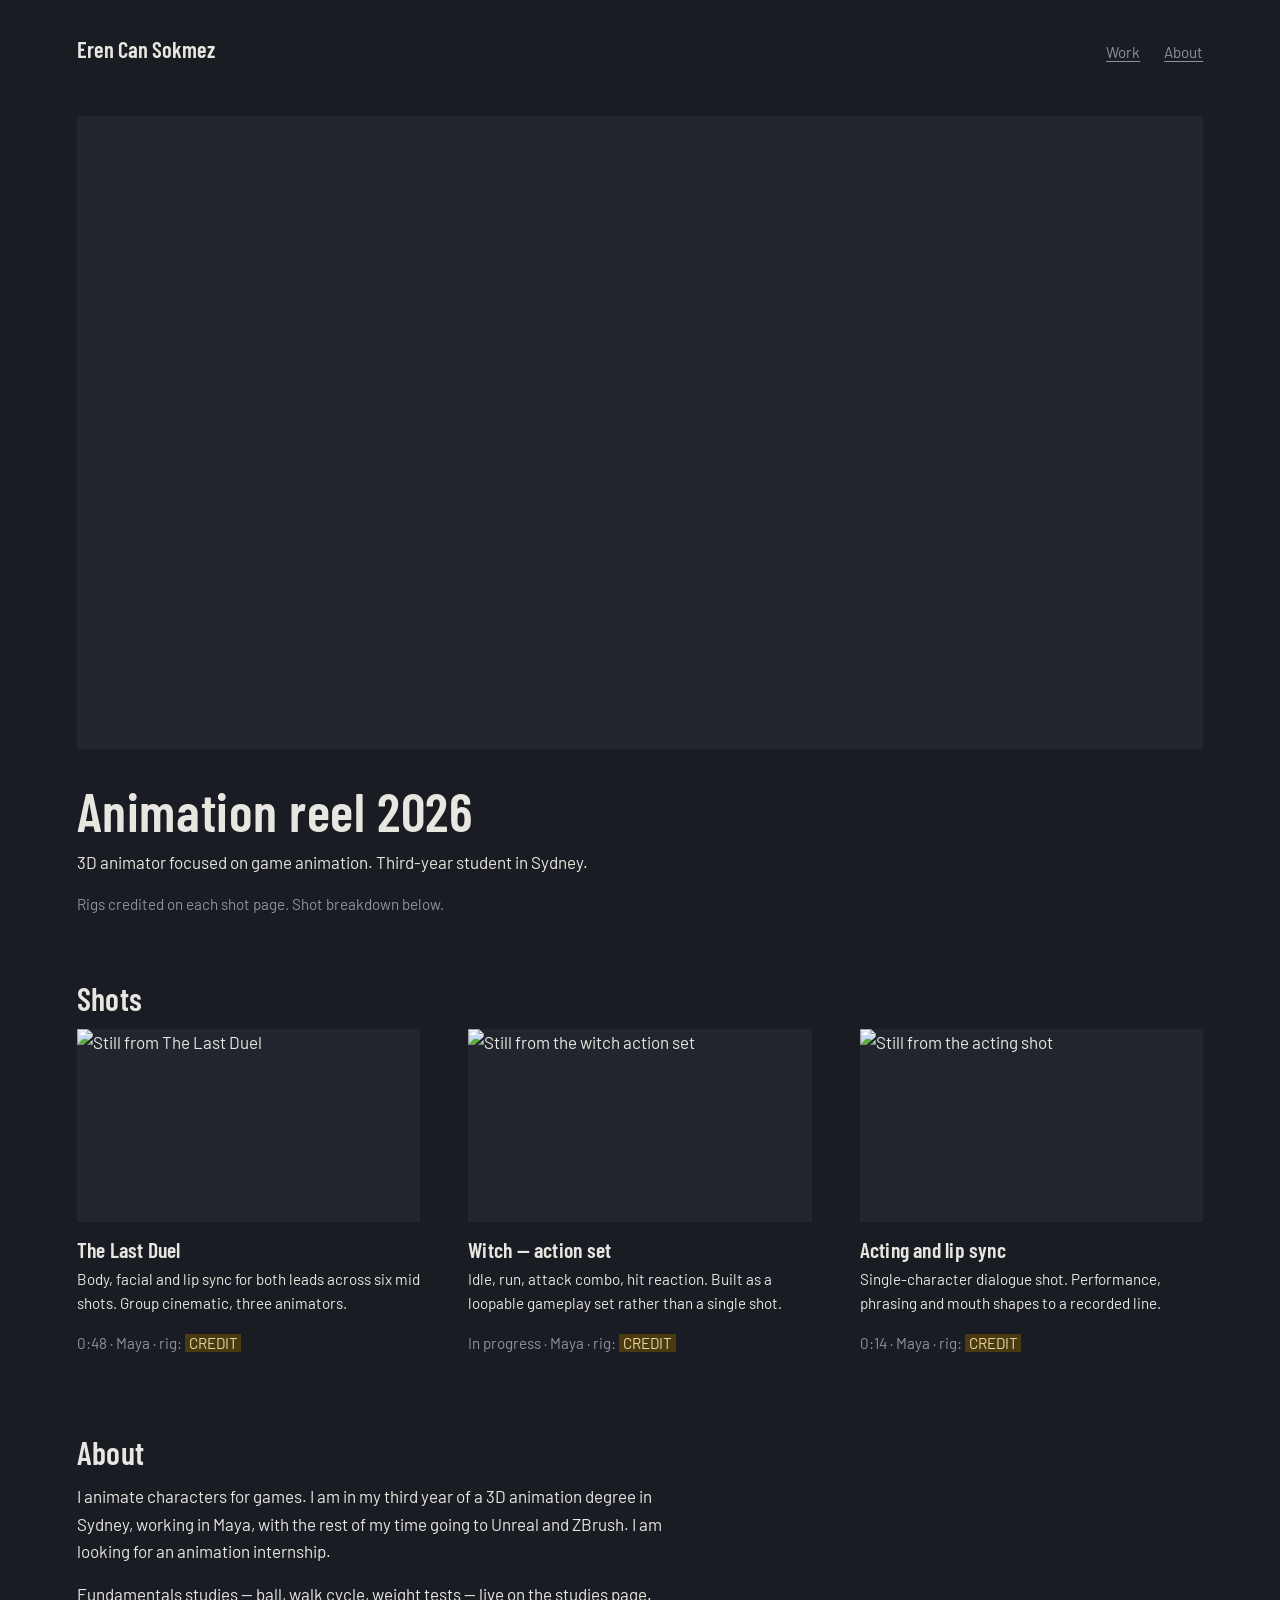
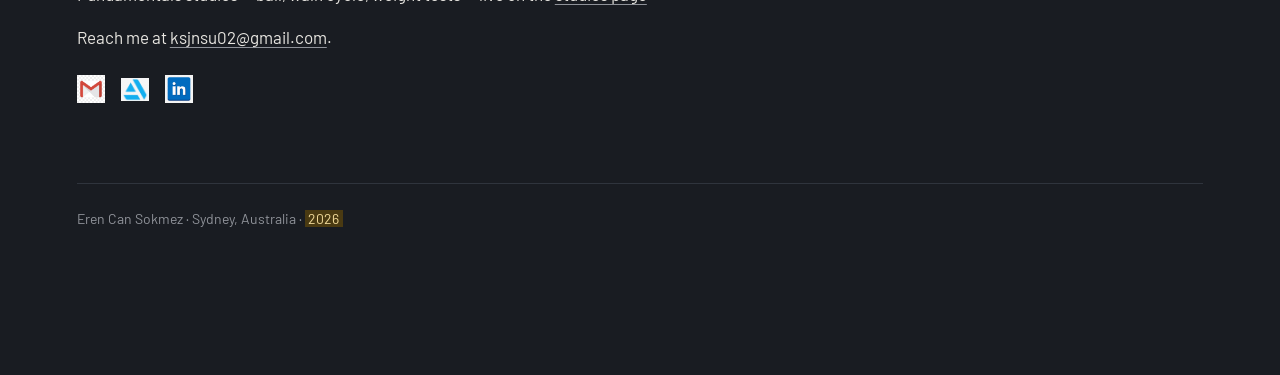
==== index.html @ 3d2527ec "Initial portfolio site" ====
<!DOCTYPE html>
<html lang="en">
<head>
<meta charset="utf-8">
<meta name="viewport" content="width=device-width, initial-scale=1">
<title>Eren Can Sokmez — 3D Animator</title>
<meta name="description" content="Game animation portfolio. Sydney, Australia.">
<link rel="preconnect" href="https://fonts.googleapis.com">
<link rel="preconnect" href="https://fonts.gstatic.com" crossorigin>
<link href="https://fonts.googleapis.com/css2?family=Barlow+Condensed:wght@500;600&family=Barlow:wght@400;500&display=swap" rel="stylesheet">
<link rel="stylesheet" href="styles.css">
</head>
<body>

<header class="masthead">
  <a class="mark" href="index.html">Eren Can Sokmez</a>
  <nav>
    <a href="#work">Work</a>
    <a href="#about">About</a>
  </nav>
</header>

<!-- ============ REEL — the hero. Replace YOUTUBE_ID below. ============ -->
<section class="reel">
  <div class="frame">
    <iframe src="https://www.youtube.com/embed/YOUTUBE_ID?rel=0&modestbranding=1"
            title="Animation reel 2026"
            allow="fullscreen; picture-in-picture"
            allowfullscreen loading="lazy"></iframe>
  </div>
  <div class="reel-meta">
    <h1>Animation reel 2026</h1>
    <p>3D animator focused on game animation. Third-year student in Sydney.</p>
    <p class="credits">Rigs credited on each shot page. Shot breakdown below.</p>
  </div>
</section>

<!-- ============ SHOTS — duplicate a <li> for each new piece ============ -->
<section id="work">
  <h2>Shots</h2>
  <ul class="shots">

    <li class="shot">
      <a href="last-duel.html">
        <img src="images/PLACEHOLDER.jpg" alt="Still from The Last Duel">
        <h3>The Last Duel</h3>
        <p>Body, facial and lip sync for both leads across six mid shots.
           Group cinematic, three animators.</p>
        <p class="spec">0:48 · Maya · rig: <span class="edit">CREDIT</span></p>
      </a>
    </li>

    <li class="shot">
      <a href="witch.html">
        <img src="images/PLACEHOLDER.jpg" alt="Still from the witch action set">
        <h3>Witch — action set</h3>
        <p>Idle, run, attack combo, hit reaction. Built as a loopable
           gameplay set rather than a single shot.</p>
        <p class="spec">In progress · Maya · rig: <span class="edit">CREDIT</span></p>
      </a>
    </li>

    <li class="shot">
      <a href="acting-lipsync.html">
        <img src="images/PLACEHOLDER.jpg" alt="Still from the acting shot">
        <h3>Acting and lip sync</h3>
        <p>Single-character dialogue shot. Performance, phrasing and
           mouth shapes to a recorded line.</p>
        <p class="spec">0:14 · Maya · rig: <span class="edit">CREDIT</span></p>
      </a>
    </li>

  </ul>
</section>

<section id="about">
  <h2>About</h2>
  <p>I animate characters for games. I am in my third year of a 3D animation
     degree in Sydney, working in Maya, with the rest of my time going to
     Unreal and ZBrush. I am looking for an animation internship.</p>
  <p>Fundamentals studies — ball, walk cycle, weight tests — live on the
     <a href="fundamentals.html">studies page</a>.</p>
  <p>Reach me at <span class="email" title="Written in reverse — read it backwards, or turn on JavaScript for a clickable link.">moc.liamg@20usnjsk</span>.</p>
  <p class="contact">
    <a href="mailto:ksjnsu02@gmail.com" class="icon-link">
      <img src="images/gmail.jpg" alt="Email" class="icon">
    </a>
    <a href="https://www.artstation.com/kosajin5" target="_blank" rel="noopener noreferrer" class="icon-link">
      <img src="images/artstation.png" alt="ArtStation" class="icon">
    </a>
    <a href="https://www.linkedin.com/in/eren-can-sokmez-076795239/" target="_blank" rel="noopener noreferrer" class="icon-link">
      <img src="images/linkedin.jpg" alt="LinkedIn" class="icon">
    </a>
  </p>
</section>

<footer>
  <p>Eren Can Sokmez · Sydney, Australia · <span class="edit">2026</span></p>
</footer>

<script src="script.js"></script>
</body>
</html>
---- styles.css ----
/* ===================================================================
   Eren — animation portfolio
   Everything visual is controlled from this one file.
   Change a value here and it changes across every page.
   =================================================================== */

:root {
  --page:      #191c22;   /* page background — dark so grey playblasts read */
  --panel:     #21252d;   /* video wells */
  --ink:       #e8e6e1;   /* main text */
  --ink-quiet: #8f9299;   /* secondary text */
  --rule:      #2f343d;   /* hairlines */
  --measure:   62ch;      /* comfortable line length */
}

* { box-sizing: border-box; }

body {
  margin: 0;
  padding: 0 6vw 8rem;
  background: var(--page);
  color: var(--ink);
  font-family: "Barlow", system-ui, sans-serif;
  font-size: 1.0625rem;
  line-height: 1.6;
  -webkit-font-smoothing: antialiased;
}

h1, h2, h3 {
  font-family: "Barlow Condensed", system-ui, sans-serif;
  font-weight: 600;
  letter-spacing: 0.01em;
  line-height: 1.1;
  margin: 0 0 0.4em;
}

h1 { font-size: clamp(2.2rem, 6vw, 3.4rem); }
h2 { font-size: clamp(1.5rem, 3.5vw, 2rem); margin-top: 4rem; }
h3 { font-size: 1.35rem; }

p { max-width: var(--measure); margin: 0 0 1rem; }

a { color: var(--ink); text-decoration-color: var(--ink-quiet);
    text-underline-offset: 3px; }
a:hover { text-decoration-color: var(--ink); }

:focus-visible { outline: 2px solid var(--ink); outline-offset: 3px; }

/* --- masthead ---------------------------------------------------- */

.masthead {
  display: flex;
  justify-content: space-between;
  align-items: baseline;
  gap: 1.5rem;
  padding: 2rem 0 3rem;
  flex-wrap: wrap;
}
.mark {
  font-family: "Barlow Condensed", sans-serif;
  font-size: 1.4rem;
  font-weight: 600;
  text-decoration: none;
}
.masthead nav { display: flex; gap: 1.5rem; }
.masthead nav a, .masthead nav .email { font-size: 0.95rem; color: var(--ink-quiet); }
.masthead nav a:hover { color: var(--ink); }

/* --- video wells ------------------------------------------------- */
/* .frame keeps any video at 16:9 and stops it overflowing on phones */

.frame {
  position: relative;
  aspect-ratio: 16 / 9;
  background: var(--panel);
  overflow: hidden;
}
.frame iframe,
.frame video {
  position: absolute;
  inset: 0;
  width: 100%;
  height: 100%;
  border: 0;
  display: block;
}

/* --- reel hero --------------------------------------------------- */

.reel-meta { padding-top: 2rem; }
.reel-meta h1 { margin-bottom: 0.5rem; }
.credits { color: var(--ink-quiet); font-size: 0.95rem; }

/* --- shot list --------------------------------------------------- */

.shots {
  list-style: none;
  margin: 0;
  padding: 0;
  display: grid;
  gap: 3rem;
  grid-template-columns: repeat(auto-fill, minmax(300px, 1fr));
}
.shot a { display: block; text-decoration: none; }
.shot img {
  width: 100%;
  aspect-ratio: 16 / 9;
  object-fit: cover;
  background: var(--panel);
  display: block;
  margin-bottom: 1rem;
}
.shot h3 { margin-bottom: 0.3rem; }
.shot p { font-size: 0.95rem; }
.spec { color: var(--ink-quiet); font-size: 0.875rem; }

/* --- shot page --------------------------------------------------- */

.shot-page h1 { margin-top: 2rem; }

.facts {
  display: grid;
  grid-template-columns: max-content 1fr;
  gap: 0.4rem 1.5rem;
  margin: 0 0 2rem;
  padding: 1.25rem 0;
  border-top: 1px solid var(--rule);
  border-bottom: 1px solid var(--rule);
  font-size: 0.95rem;
}
.facts dt { color: var(--ink-quiet); }
.facts dd { margin: 0; }

.pair {
  display: grid;
  gap: 1rem;
  grid-template-columns: repeat(auto-fit, minmax(280px, 1fr));
  margin-bottom: 2rem;
}

.back { margin-top: 3rem; }

/* --- shot header: range/timecode + team credit, above the video ---- */
/* Visible before anyone presses play, so there's no ambiguity about
   what's yours before they even watch the clip. */

.shot-header { margin: 2rem 0 1.5rem; }

.shot-stats {
  display: flex;
  flex-wrap: wrap;
  gap: 0.35rem 1rem;
  font-family: "Barlow Condensed", sans-serif;
  font-weight: 600;
  font-size: 1.15rem;
  margin: 0.4rem 0 1rem;
}
.shot-stats span:not(:first-child)::before {
  content: "·";
  color: var(--ink-quiet);
  margin-right: 1rem;
}

.shot-credit {
  color: var(--ink-quiet);
  font-size: 0.95rem;
  max-width: var(--measure);
  margin: 0 0 0.5rem;
  padding-left: 0.9rem;
  border-left: 2px solid var(--rule);
}

/* --- shot breakdown list -------------------------------------------- */

.claim-plain {
  font-size: 1.05rem;
  font-weight: 600;
  color: var(--ink);
  margin: 0 0 1.5rem;
}

.breakdown {
  list-style: none;
  margin: 0 0 2rem;
  padding: 0;
  display: flex;
  flex-direction: column;
  font-size: 0.95rem;
}
.breakdown li {
  padding: 0.6rem 0;
  border-bottom: 1px solid var(--rule);
}
.breakdown strong { color: var(--ink); }

/* --- fundamentals studies ----------------------------------------- */
/* Deliberately smaller and quieter than the .shots grid above — this
   page is "foundation work", not headline portfolio pieces. */

.fundamentals p { color: var(--ink-quiet); }

.studies {
  list-style: none;
  margin: 3rem 0 0;
  padding: 0;
  max-width: 640px;
  display: flex;
  flex-direction: column;
  gap: 2rem;
}
.study {
  display: flex;
  flex-wrap: wrap;
  gap: 1.25rem;
  align-items: flex-start;
}
.study-frame {
  width: 180px;
  flex: 0 0 180px;
}
.study-text {
  flex: 1 1 200px;
  min-width: 160px;
}
.study-text h3 {
  font-size: 1.05rem;
  margin-bottom: 0.25rem;
}
.study-text p {
  font-size: 0.9rem;
  color: var(--ink-quiet);
  margin: 0;
}

/* --- about, footer ----------------------------------------------- */

.contact {
  display: flex;
  align-items: center;
  gap: 1rem;
  margin-top: 1.5rem;
}
.icon-link { display: inline-flex; }
.icon-link:hover { opacity: 0.75; }
.icon {
  width: 28px;
  height: 28px;
  object-fit: contain;
  display: block;
}

footer {
  margin-top: 5rem;
  padding-top: 1.5rem;
  border-top: 1px solid var(--rule);
  color: var(--ink-quiet);
  font-size: 0.875rem;
}

/* --- placeholder marker ------------------------------------------ */
/* Anything wrapped in <span class="edit"> is highlighted so you can
   see what you still need to fill in. Delete this rule when done.   */

.edit {
  background: #4a3a12;
  color: #f0d99a;
  padding: 0 0.25em;
}
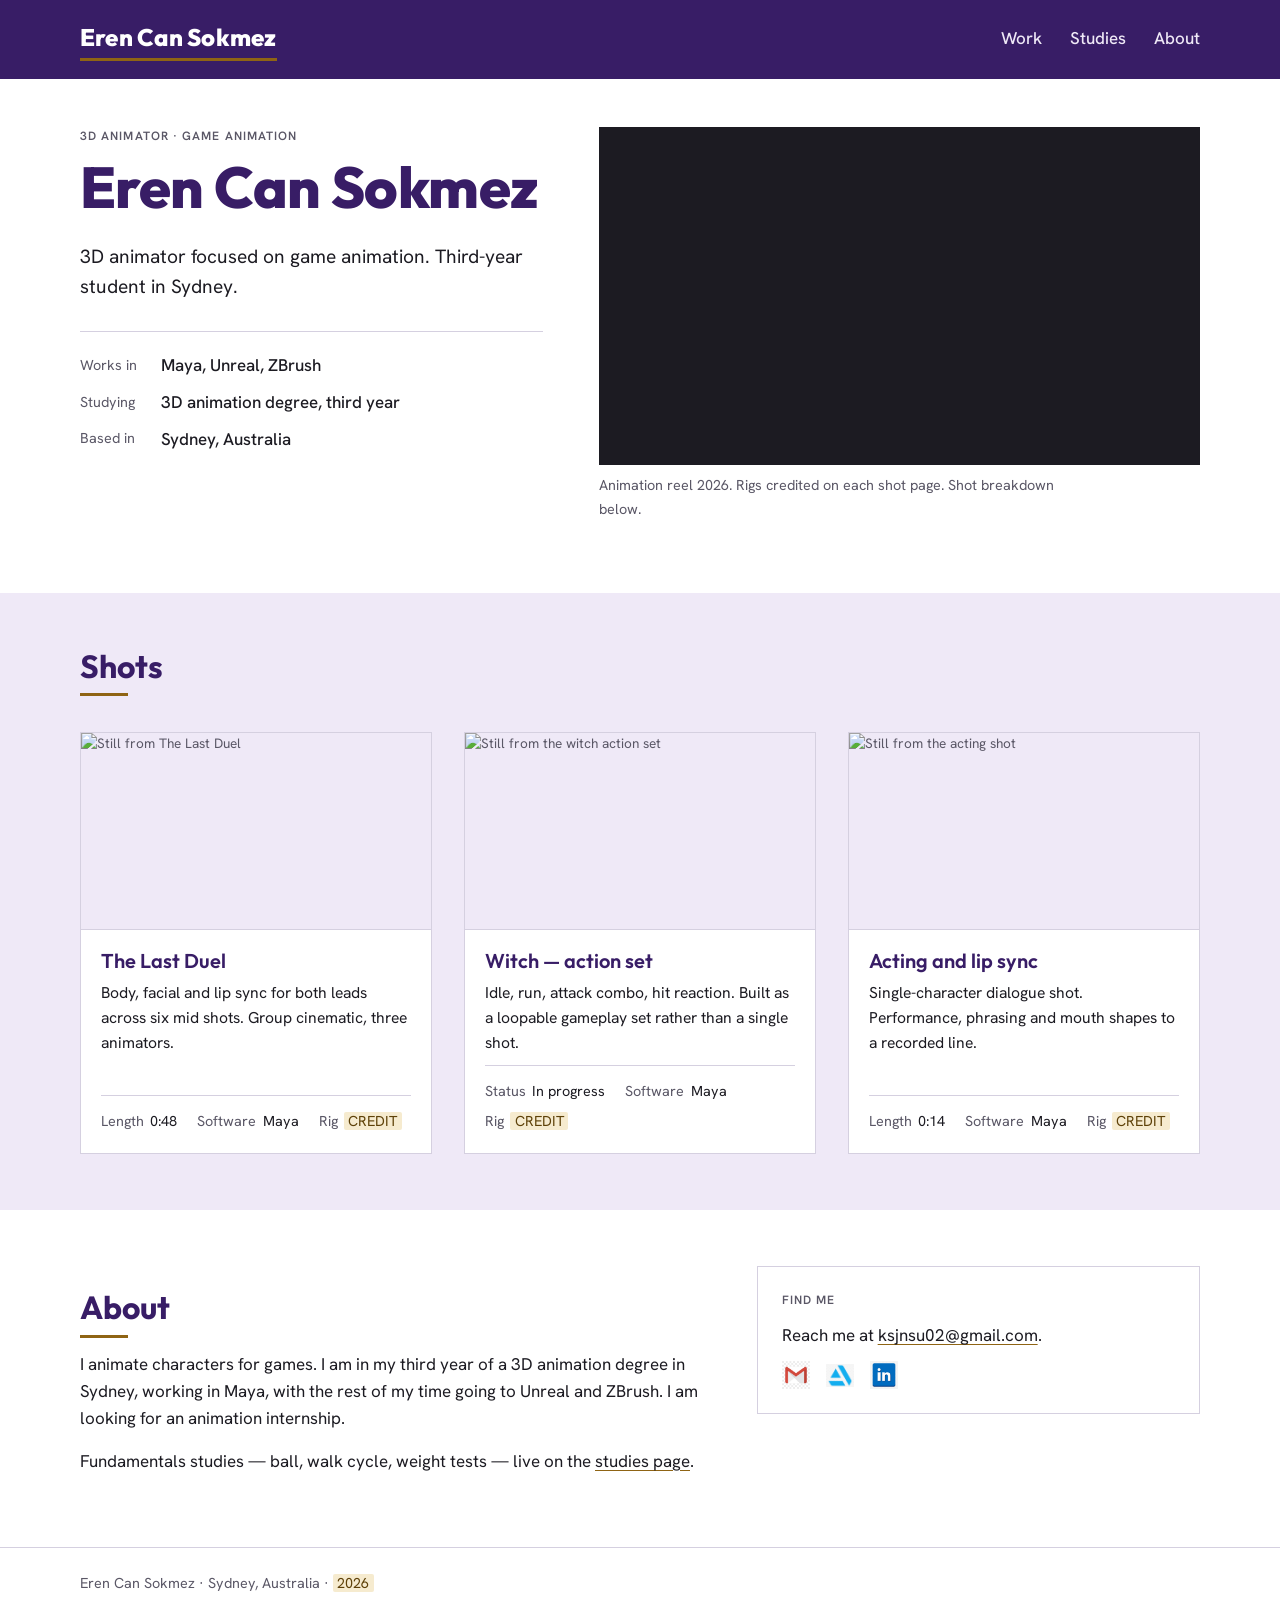
==== commit e9ad4fbe: "Redesign site with KosaJin palette, plain HTML/CSS Violet header band, gold rules, lilac panels, dar" ====
--- a/index.html
+++ b/index.html
@@ -7,7 +7,7 @@
 <meta name="description" content="Game animation portfolio. Sydney, Australia.">
 <link rel="preconnect" href="https://fonts.googleapis.com">
 <link rel="preconnect" href="https://fonts.gstatic.com" crossorigin>
-<link href="https://fonts.googleapis.com/css2?family=Barlow+Condensed:wght@500;600&family=Barlow:wght@400;500&display=swap" rel="stylesheet">
+<link href="https://fonts.googleapis.com/css2?family=Hanken+Grotesk:wght@400;500;600&family=Outfit:wght@600;700;800&display=swap" rel="stylesheet">
 <link rel="stylesheet" href="styles.css">
 </head>
 <body>
@@ -16,22 +16,31 @@
   <a class="mark" href="index.html">Eren Can Sokmez</a>
   <nav>
     <a href="#work">Work</a>
+    <a href="fundamentals.html">Studies</a>
     <a href="#about">About</a>
   </nav>
 </header>
 
 <!-- ============ REEL — the hero. Replace YOUTUBE_ID below. ============ -->
 <section class="reel">
-  <div class="frame">
-    <iframe src="https://www.youtube.com/embed/YOUTUBE_ID?rel=0&modestbranding=1"
-            title="Animation reel 2026"
-            allow="fullscreen; picture-in-picture"
-            allowfullscreen loading="lazy"></iframe>
+  <div class="reel-meta">
+    <span class="label">3D animator · Game animation</span>
+    <h1>Eren Can Sokmez</h1>
+    <p class="lead">3D animator focused on game animation. Third-year student in Sydney.</p>
+    <dl class="facts-list">
+      <dt>Works in</dt><dd>Maya, Unreal, ZBrush</dd>
+      <dt>Studying</dt><dd>3D animation degree, third year</dd>
+      <dt>Based in</dt><dd>Sydney, Australia</dd>
+    </dl>
   </div>
-  <div class="reel-meta">
-    <h1>Animation reel 2026</h1>
-    <p>3D animator focused on game animation. Third-year student in Sydney.</p>
-    <p class="credits">Rigs credited on each shot page. Shot breakdown below.</p>
+  <div class="reel-video">
+    <div class="frame">
+      <iframe src="https://www.youtube.com/embed/YOUTUBE_ID?rel=0&modestbranding=1"
+              title="Animation reel 2026"
+              allow="fullscreen; picture-in-picture"
+              allowfullscreen loading="lazy"></iframe>
+    </div>
+    <p class="credits">Animation reel 2026. Rigs credited on each shot page. Shot breakdown below.</p>
   </div>
 </section>
 
@@ -46,7 +55,11 @@
         <h3>The Last Duel</h3>
         <p>Body, facial and lip sync for both leads across six mid shots.
            Group cinematic, three animators.</p>
-        <p class="spec">0:48 · Maya · rig: <span class="edit">CREDIT</span></p>
+        <div class="spec">
+          <div><span class="k">Length</span>0:48</div>
+          <div><span class="k">Software</span>Maya</div>
+          <div><span class="k">Rig</span><span class="edit">CREDIT</span></div>
+        </div>
       </a>
     </li>
 
@@ -56,7 +69,11 @@
         <h3>Witch — action set</h3>
         <p>Idle, run, attack combo, hit reaction. Built as a loopable
            gameplay set rather than a single shot.</p>
-        <p class="spec">In progress · Maya · rig: <span class="edit">CREDIT</span></p>
+        <div class="spec">
+          <div><span class="k">Status</span>In progress</div>
+          <div><span class="k">Software</span>Maya</div>
+          <div><span class="k">Rig</span><span class="edit">CREDIT</span></div>
+        </div>
       </a>
     </li>
 
@@ -66,7 +83,11 @@
         <h3>Acting and lip sync</h3>
         <p>Single-character dialogue shot. Performance, phrasing and
            mouth shapes to a recorded line.</p>
-        <p class="spec">0:14 · Maya · rig: <span class="edit">CREDIT</span></p>
+        <div class="spec">
+          <div><span class="k">Length</span>0:14</div>
+          <div><span class="k">Software</span>Maya</div>
+          <div><span class="k">Rig</span><span class="edit">CREDIT</span></div>
+        </div>
       </a>
     </li>
 
@@ -74,24 +95,31 @@
 </section>
 
 <section id="about">
-  <h2>About</h2>
-  <p>I animate characters for games. I am in my third year of a 3D animation
-     degree in Sydney, working in Maya, with the rest of my time going to
-     Unreal and ZBrush. I am looking for an animation internship.</p>
-  <p>Fundamentals studies — ball, walk cycle, weight tests — live on the
-     <a href="fundamentals.html">studies page</a>.</p>
-  <p>Reach me at <span class="email" title="Written in reverse — read it backwards, or turn on JavaScript for a clickable link.">moc.liamg@20usnjsk</span>.</p>
-  <p class="contact">
-    <a href="mailto:ksjnsu02@gmail.com" class="icon-link">
-      <img src="images/gmail.jpg" alt="Email" class="icon">
-    </a>
-    <a href="https://www.artstation.com/kosajin5" target="_blank" rel="noopener noreferrer" class="icon-link">
-      <img src="images/artstation.png" alt="ArtStation" class="icon">
-    </a>
-    <a href="https://www.linkedin.com/in/eren-can-sokmez-076795239/" target="_blank" rel="noopener noreferrer" class="icon-link">
-      <img src="images/linkedin.jpg" alt="LinkedIn" class="icon">
-    </a>
-  </p>
+  <div class="about">
+    <div class="about-text">
+      <h2>About</h2>
+      <p>I animate characters for games. I am in my third year of a 3D animation
+         degree in Sydney, working in Maya, with the rest of my time going to
+         Unreal and ZBrush. I am looking for an animation internship.</p>
+      <p>Fundamentals studies — ball, walk cycle, weight tests — live on the
+         <a href="fundamentals.html">studies page</a>.</p>
+    </div>
+    <aside class="contact-panel">
+      <span class="label">Find me</span>
+      <p>Reach me at <span class="email" title="Written in reverse — read it backwards, or turn on JavaScript for a clickable link.">moc.liamg@20usnjsk</span>.</p>
+      <p class="contact">
+        <a href="mailto:ksjnsu02@gmail.com" class="icon-link">
+          <img src="images/gmail.jpg" alt="Email" class="icon">
+        </a>
+        <a href="https://www.artstation.com/kosajin5" target="_blank" rel="noopener noreferrer" class="icon-link">
+          <img src="images/artstation.png" alt="ArtStation" class="icon">
+        </a>
+        <a href="https://www.linkedin.com/in/eren-can-sokmez-076795239/" target="_blank" rel="noopener noreferrer" class="icon-link">
+          <img src="images/linkedin.jpg" alt="LinkedIn" class="icon">
+        </a>
+      </p>
+    </aside>
+  </div>
 </section>
 
 <footer>
--- a/styles.css
+++ b/styles.css
@@ -1,78 +1,143 @@
 /* ===================================================================
-   Eren — animation portfolio
+   Eren — animation portfolio (KosaJin palette)
    Everything visual is controlled from this one file.
    Change a value here and it changes across every page.
+   Colours are the :root block below — change them there only.
    =================================================================== */
 
 :root {
-  --page:      #191c22;   /* page background — dark so grey playblasts read */
-  --panel:     #21252d;   /* video wells */
-  --ink:       #e8e6e1;   /* main text */
-  --ink-quiet: #8f9299;   /* secondary text */
-  --rule:      #2f343d;   /* hairlines */
+  --page:      #ffffff;   /* page background */
+  --panel:     #efe9f7;   /* lilac tint: bands, alternating table rows */
+  --ink:       #1c1b22;   /* main text — near-black, never pure black */
+  --ink-quiet: #5a5766;   /* secondary text, captions, labels */
+  --rule:      #d5d0e0;   /* borders and hairlines */
+  --brand:     #381d66;   /* deep violet: header band, table headers */
+  --on-brand:  #efe9f7;   /* text on the violet band */
+  --heading:   #381d66;   /* heading colour */
+  --gold:      #8f6414;   /* gold: rules, underlines, marks */
+  --edit-bg:   #f6ebcf;   /* "still to write" highlight */
+  --edit-ink:  #5e4108;
+  --well:      #1c1b22;   /* behind videos */
   --measure:   62ch;      /* comfortable line length */
+  --pad: max(clamp(1rem, 4vw, 2rem), calc((100% - 70rem) / 2)); /* side gutter */
+  --display: "Outfit", "Avenir Next", "Segoe UI", system-ui, sans-serif;
+  --body: "Hanken Grotesk", "Segoe UI", system-ui, sans-serif;
+}
+
+/* Dark version: follows the visitor's system setting automatically */
+@media (prefers-color-scheme: dark) {
+  :root {
+    --page:      #1c1b22;
+    --panel:     #262330;
+    --ink:       #efe9f7;
+    --ink-quiet: #a8a3b8;
+    --rule:      #3b3748;
+    --heading:   #cbb9f0;
+    --gold:      #a87a1f;
+    --edit-bg:   #3a2d12;
+    --edit-ink:  #ebcb86;
+    color-scheme: dark;
+  }
 }
 
 * { box-sizing: border-box; }
 
 body {
   margin: 0;
-  padding: 0 6vw 8rem;
+  padding: 0;
   background: var(--page);
   color: var(--ink);
-  font-family: "Barlow", system-ui, sans-serif;
+  font-family: var(--body);
   font-size: 1.0625rem;
   line-height: 1.6;
   -webkit-font-smoothing: antialiased;
 }
 
+/* Each top-level block spans the full width (so bands reach the edges)
+   and keeps its own text inside a centred column via side padding. */
+body > header, body > section, body > article, body > main, body > footer {
+  padding-inline: var(--pad);
+}
+
 h1, h2, h3 {
-  font-family: "Barlow Condensed", system-ui, sans-serif;
-  font-weight: 600;
-  letter-spacing: 0.01em;
+  font-family: var(--display);
+  color: var(--heading);
   line-height: 1.1;
   margin: 0 0 0.4em;
-}
-
-h1 { font-size: clamp(2.2rem, 6vw, 3.4rem); }
-h2 { font-size: clamp(1.5rem, 3.5vw, 2rem); margin-top: 4rem; }
-h3 { font-size: 1.35rem; }
+  text-wrap: balance;
+}
+h1 { font-size: clamp(2.4rem, 6vw, 3.6rem); font-weight: 800; letter-spacing: -0.01em; }
+h2 { font-size: clamp(1.6rem, 3.5vw, 2rem); font-weight: 700; }
+h3 { font-size: 1.25rem; font-weight: 600; }
+
+/* short gold rule under every section heading */
+h2::after {
+  content: "";
+  display: block;
+  width: 3rem;
+  height: 3px;
+  background: var(--gold);
+  margin-top: 0.6rem;
+}
 
 p { max-width: var(--measure); margin: 0 0 1rem; }
 
-a { color: var(--ink); text-decoration-color: var(--ink-quiet);
+a { color: var(--ink); text-decoration-color: var(--gold);
     text-underline-offset: 3px; }
-a:hover { text-decoration-color: var(--ink); }
-
-:focus-visible { outline: 2px solid var(--ink); outline-offset: 3px; }
-
-/* --- masthead ---------------------------------------------------- */
+a:hover { text-decoration-thickness: 2px; }
+
+:focus-visible { outline: 3px solid var(--gold); outline-offset: 3px; }
+
+.label {
+  display: block;
+  font-size: 0.75rem;
+  font-weight: 600;
+  letter-spacing: 0.09em;
+  text-transform: uppercase;
+  color: var(--ink-quiet);
+}
+
+/* --- masthead: solid violet band ---------------------------------- */
 
 .masthead {
+  background: var(--brand);
+  color: var(--on-brand);
   display: flex;
+  flex-wrap: wrap;
+  align-items: center;
   justify-content: space-between;
-  align-items: baseline;
-  gap: 1.5rem;
-  padding: 2rem 0 3rem;
-  flex-wrap: wrap;
+  gap: 0.75rem 2rem;
+  padding-block: 1.1rem;
 }
 .mark {
-  font-family: "Barlow Condensed", sans-serif;
-  font-size: 1.4rem;
-  font-weight: 600;
+  font-family: var(--display);
+  font-size: 1.5rem;
+  font-weight: 800;
+  letter-spacing: 0.01em;
   text-decoration: none;
-}
-.masthead nav { display: flex; gap: 1.5rem; }
-.masthead nav a, .masthead nav .email { font-size: 0.95rem; color: var(--ink-quiet); }
-.masthead nav a:hover { color: var(--ink); }
-
-/* --- video wells ------------------------------------------------- */
+  color: #ffffff;
+  border-bottom: 3px solid var(--gold);
+  padding-bottom: 2px;
+}
+.masthead nav { display: flex; flex-wrap: wrap; gap: 0.25rem 1.75rem; }
+.masthead nav a {
+  color: var(--on-brand);
+  font-weight: 500;
+  text-decoration: none;
+  padding-block: 0.35rem;
+  border-bottom: 2px solid transparent;
+}
+.masthead nav a:hover { border-bottom-color: var(--gold); }
+.masthead :focus-visible { outline-color: #ffffff; }
+
+/* --- video wells -------------------------------------------------- */
 /* .frame keeps any video at 16:9 and stops it overflowing on phones */
 
 .frame {
   position: relative;
   aspect-ratio: 16 / 9;
-  background: var(--panel);
+  max-width: 100%;
+  background: var(--well);
   overflow: hidden;
 }
 .frame iframe,
@@ -84,161 +149,103 @@
   border: 0;
   display: block;
 }
-
-/* --- reel hero --------------------------------------------------- */
-
-.reel-meta { padding-top: 2rem; }
-.reel-meta h1 { margin-bottom: 0.5rem; }
-.credits { color: var(--ink-quiet); font-size: 0.95rem; }
-
-/* --- shot list --------------------------------------------------- */
+.caption, .credits { color: var(--ink-quiet); font-size: 0.9rem; margin-top: 0.6rem; }
+
+/* --- reel hero ---------------------------------------------------- */
+
+.reel {
+  display: grid;
+  grid-template-columns: minmax(0, 1fr) minmax(0, 1.3fr);
+  gap: 2.5rem 3.5rem;
+  align-items: start;
+  padding-block: 3rem 3.5rem;
+}
+.reel-meta h1 { margin-top: 0.6rem; }
+.lead { font-size: 1.2rem; margin-top: 1rem; }
+.facts-list {
+  display: grid;
+  grid-template-columns: max-content minmax(0, 1fr);
+  gap: 0.6rem 1.5rem;
+  margin: 1.75rem 0 0;
+  padding-top: 1.25rem;
+  border-top: 1px solid var(--rule);
+}
+.facts-list dt { color: var(--ink-quiet); font-size: 0.9rem; padding-top: 0.1rem; }
+.facts-list dd { margin: 0; font-weight: 500; }
+
+/* --- shot list ---------------------------------------------------- */
+
+#work, #about { padding-block: 3.5rem; }
+#work { background: var(--panel); }
+#work h2, #about h2 { margin-top: 0; }
 
 .shots {
   list-style: none;
-  margin: 0;
+  margin: 2.25rem 0 0;
   padding: 0;
   display: grid;
-  gap: 3rem;
-  grid-template-columns: repeat(auto-fill, minmax(300px, 1fr));
-}
-.shot a { display: block; text-decoration: none; }
+  gap: 2rem;
+  grid-template-columns: repeat(auto-fill, minmax(min(100%, 19rem), 1fr));
+}
+.shot a {
+  display: flex;
+  flex-direction: column;
+  height: 100%;
+  background: var(--page);
+  border: 1px solid var(--rule);
+  text-decoration: none;
+}
+.shot a:hover { border-color: var(--brand); }
+.shot a:hover h3 {
+  text-decoration: underline;
+  text-decoration-color: var(--gold);
+  text-decoration-thickness: 2px;
+  text-underline-offset: 4px;
+}
 .shot img {
   width: 100%;
   aspect-ratio: 16 / 9;
   object-fit: cover;
   background: var(--panel);
-  display: block;
-  margin-bottom: 1rem;
-}
-.shot h3 { margin-bottom: 0.3rem; }
-.shot p { font-size: 0.95rem; }
-.spec { color: var(--ink-quiet); font-size: 0.875rem; }
-
-/* --- shot page --------------------------------------------------- */
-
-.shot-page h1 { margin-top: 2rem; }
-
-.facts {
-  display: grid;
-  grid-template-columns: max-content 1fr;
-  gap: 0.4rem 1.5rem;
-  margin: 0 0 2rem;
-  padding: 1.25rem 0;
-  border-top: 1px solid var(--rule);
+  color: var(--ink-quiet);
+  font-size: 0.85rem;
+  display: block;
   border-bottom: 1px solid var(--rule);
-  font-size: 0.95rem;
-}
-.facts dt { color: var(--ink-quiet); }
-.facts dd { margin: 0; }
-
-.pair {
-  display: grid;
-  gap: 1rem;
-  grid-template-columns: repeat(auto-fit, minmax(280px, 1fr));
-  margin-bottom: 2rem;
-}
-
-.back { margin-top: 3rem; }
-
-/* --- shot header: range/timecode + team credit, above the video ---- */
-/* Visible before anyone presses play, so there's no ambiguity about
-   what's yours before they even watch the clip. */
-
-.shot-header { margin: 2rem 0 1.5rem; }
-
-.shot-stats {
+}
+.shot h3 { margin: 1.25rem 1.25rem 0.5rem; }
+.shot p { font-size: 0.98rem; margin: 0 1.25rem 0.6rem; }
+.shot .spec {
   display: flex;
   flex-wrap: wrap;
-  gap: 0.35rem 1rem;
-  font-family: "Barlow Condensed", sans-serif;
-  font-weight: 600;
-  font-size: 1.15rem;
-  margin: 0.4rem 0 1rem;
-}
-.shot-stats span:not(:first-child)::before {
-  content: "·";
-  color: var(--ink-quiet);
-  margin-right: 1rem;
-}
-
-.shot-credit {
-  color: var(--ink-quiet);
-  font-size: 0.95rem;
-  max-width: var(--measure);
-  margin: 0 0 0.5rem;
-  padding-left: 0.9rem;
-  border-left: 2px solid var(--rule);
-}
-
-/* --- shot breakdown list -------------------------------------------- */
-
-.claim-plain {
-  font-size: 1.05rem;
-  font-weight: 600;
-  color: var(--ink);
-  margin: 0 0 1.5rem;
-}
-
-.breakdown {
-  list-style: none;
-  margin: 0 0 2rem;
-  padding: 0;
-  display: flex;
-  flex-direction: column;
-  font-size: 0.95rem;
-}
-.breakdown li {
-  padding: 0.6rem 0;
-  border-bottom: 1px solid var(--rule);
-}
-.breakdown strong { color: var(--ink); }
-
-/* --- fundamentals studies ----------------------------------------- */
-/* Deliberately smaller and quieter than the .shots grid above — this
-   page is "foundation work", not headline portfolio pieces. */
-
-.fundamentals p { color: var(--ink-quiet); }
-
-.studies {
-  list-style: none;
-  margin: 3rem 0 0;
-  padding: 0;
-  max-width: 640px;
-  display: flex;
-  flex-direction: column;
-  gap: 2rem;
-}
-.study {
-  display: flex;
-  flex-wrap: wrap;
-  gap: 1.25rem;
-  align-items: flex-start;
-}
-.study-frame {
-  width: 180px;
-  flex: 0 0 180px;
-}
-.study-text {
-  flex: 1 1 200px;
-  min-width: 160px;
-}
-.study-text h3 {
-  font-size: 1.05rem;
-  margin-bottom: 0.25rem;
-}
-.study-text p {
+  gap: 0.4rem 1.25rem;
+  margin: auto 1.25rem 1.25rem;
+  padding-top: 0.9rem;
+  border-top: 1px solid var(--rule);
   font-size: 0.9rem;
-  color: var(--ink-quiet);
-  margin: 0;
-}
-
-/* --- about, footer ----------------------------------------------- */
-
+}
+.spec .k { color: var(--ink-quiet); margin-right: 0.4rem; }
+
+/* --- about -------------------------------------------------------- */
+
+.about {
+  display: grid;
+  grid-template-columns: minmax(0, 1.4fr) minmax(0, 1fr);
+  gap: 2.5rem 3.5rem;
+  align-items: start;
+}
+.about-text { margin-top: 1.5rem; }
+.contact-panel {
+  background: var(--page);
+  border: 1px solid var(--rule);
+  padding: 1.5rem;
+  min-width: 0;
+}
+.contact-panel p { overflow-wrap: anywhere; margin: 0.75rem 0 0; }
 .contact {
   display: flex;
   align-items: center;
   gap: 1rem;
-  margin-top: 1.5rem;
+  margin-top: 1.25rem;
 }
 .icon-link { display: inline-flex; }
 .icon-link:hover { opacity: 0.75; }
@@ -249,20 +256,135 @@
   display: block;
 }
 
+/* --- shot page ---------------------------------------------------- */
+
+.shot-page { padding-bottom: 3rem; }
+.crumb { display: inline-block; padding-top: 2rem; font-weight: 500; }
+.crumb + .frame { margin-top: 1.5rem; }
+.shot-page h1 { margin-top: 2rem; }
+.shot-page h2 { margin-top: 3rem; }
+
+.shot-header { margin: 1rem 0 2rem; }
+.shot-header h1 { margin-top: 0.4rem; }
+
+.stats {
+  display: grid;
+  grid-template-columns: repeat(auto-fit, minmax(11rem, 1fr));
+  gap: 1px;
+  background: var(--rule);
+  border: 1px solid var(--rule);
+  margin-top: 1.5rem;
+}
+.stats div { background: var(--page); padding: 0.9rem 1.1rem; display: grid; gap: 0.2rem; }
+.stats .v {
+  font-family: var(--display);
+  font-weight: 700;
+  font-size: 1.3rem;
+  color: var(--heading);
+  font-variant-numeric: tabular-nums;
+}
+
+.shot-credit {
+  color: var(--ink-quiet);
+  max-width: var(--measure);
+  margin: 1.25rem 0 0;
+}
+
+.claim-plain {
+  font-weight: 600;
+  background: var(--panel);
+  border-top: 3px solid var(--gold);
+  padding: 1rem 1.25rem;
+  margin: 1.5rem 0 0;
+}
+
+/* violet header band, lilac alternating rows */
+.table-wrap { overflow-x: auto; margin-top: 1.75rem; border: 1px solid var(--rule); }
+table { width: 100%; border-collapse: collapse; }
+th {
+  background: var(--brand);
+  color: var(--on-brand);
+  text-align: left;
+  font-weight: 600;
+  padding: 0.75rem 1rem;
+  white-space: nowrap;
+}
+td { padding: 0.75rem 1rem; vertical-align: top; }
+tbody tr:nth-child(even) { background: var(--panel); }
+td:first-child { font-weight: 600; white-space: nowrap; }
+
+.facts {
+  display: grid;
+  grid-template-columns: max-content minmax(0, 1fr);
+  gap: 0.7rem 2rem;
+  margin: 1.75rem 0 1.5rem;
+  padding: 1.1rem 0;
+  border-top: 1px solid var(--rule);
+  border-bottom: 1px solid var(--rule);
+}
+.facts dt { color: var(--ink-quiet); }
+.facts dd { margin: 0; font-weight: 500; }
+
+.pair {
+  display: grid;
+  gap: 1.25rem;
+  grid-template-columns: repeat(auto-fit, minmax(min(100%, 17rem), 1fr));
+  margin-top: 1.75rem;
+}
+.pair p { margin: 0.6rem 0 0; }
+
+.back { margin-top: 3rem; }
+
+/* --- fundamentals studies ----------------------------------------- */
+/* Stacked: clip on top, caption underneath. Quieter than the shot cards —
+   no borders, small captions. */
+
+.fundamentals { padding-block: 3rem; }
+.fundamentals h1 { margin-top: 0.4rem; }
+.fundamentals p { color: var(--ink-quiet); }
+
+.studies {
+  list-style: none;
+  margin: 2.5rem 0 0;
+  padding: 0;
+  max-width: 36rem;
+  display: grid;
+  gap: 3rem;
+}
+.study { display: flex; flex-direction: column; gap: 0.9rem; }
+.study-frame { width: 100%; max-width: 540px; }
+.study-text { max-width: 540px; }
+.study-text h3 { margin: 0 0 0.25rem; }
+.study-text p { margin: 0; }
+
+/* --- footer ------------------------------------------------------- */
+
 footer {
-  margin-top: 5rem;
-  padding-top: 1.5rem;
   border-top: 1px solid var(--rule);
+  padding-block: 1.5rem 3rem;
   color: var(--ink-quiet);
-  font-size: 0.875rem;
-}
-
-/* --- placeholder marker ------------------------------------------ */
-/* Anything wrapped in <span class="edit"> is highlighted so you can
-   see what you still need to fill in. Delete this rule when done.   */
-
-.edit {
-  background: #4a3a12;
-  color: #f0d99a;
-  padding: 0 0.25em;
-}
+  font-size: 0.9rem;
+}
+footer p { margin: 0; }
+
+/* --- phones ------------------------------------------------------- */
+
+@media (max-width: 52rem) {
+  .reel, .about { grid-template-columns: minmax(0, 1fr); }
+  #work, #about { padding-block: 2.5rem; }
+}
+@media (max-width: 30rem) {
+  .facts-list, .facts { grid-template-columns: minmax(0, 1fr); gap: 0.1rem; }
+  .facts-list dd, .facts dd { margin-bottom: 0.6rem; }
+}
+
+/* --- placeholder marker ------------------------------------------- */
+/* Anything with class="edit" is highlighted so you can see what you still
+   need to fill in. Kept last so it wins over other text colours.       */
+
+.edit, p.edit, dd.edit, span.edit {
+  background: var(--edit-bg);
+  color: var(--edit-ink);
+  padding: 0 0.3em;
+  border-radius: 2px;
+}
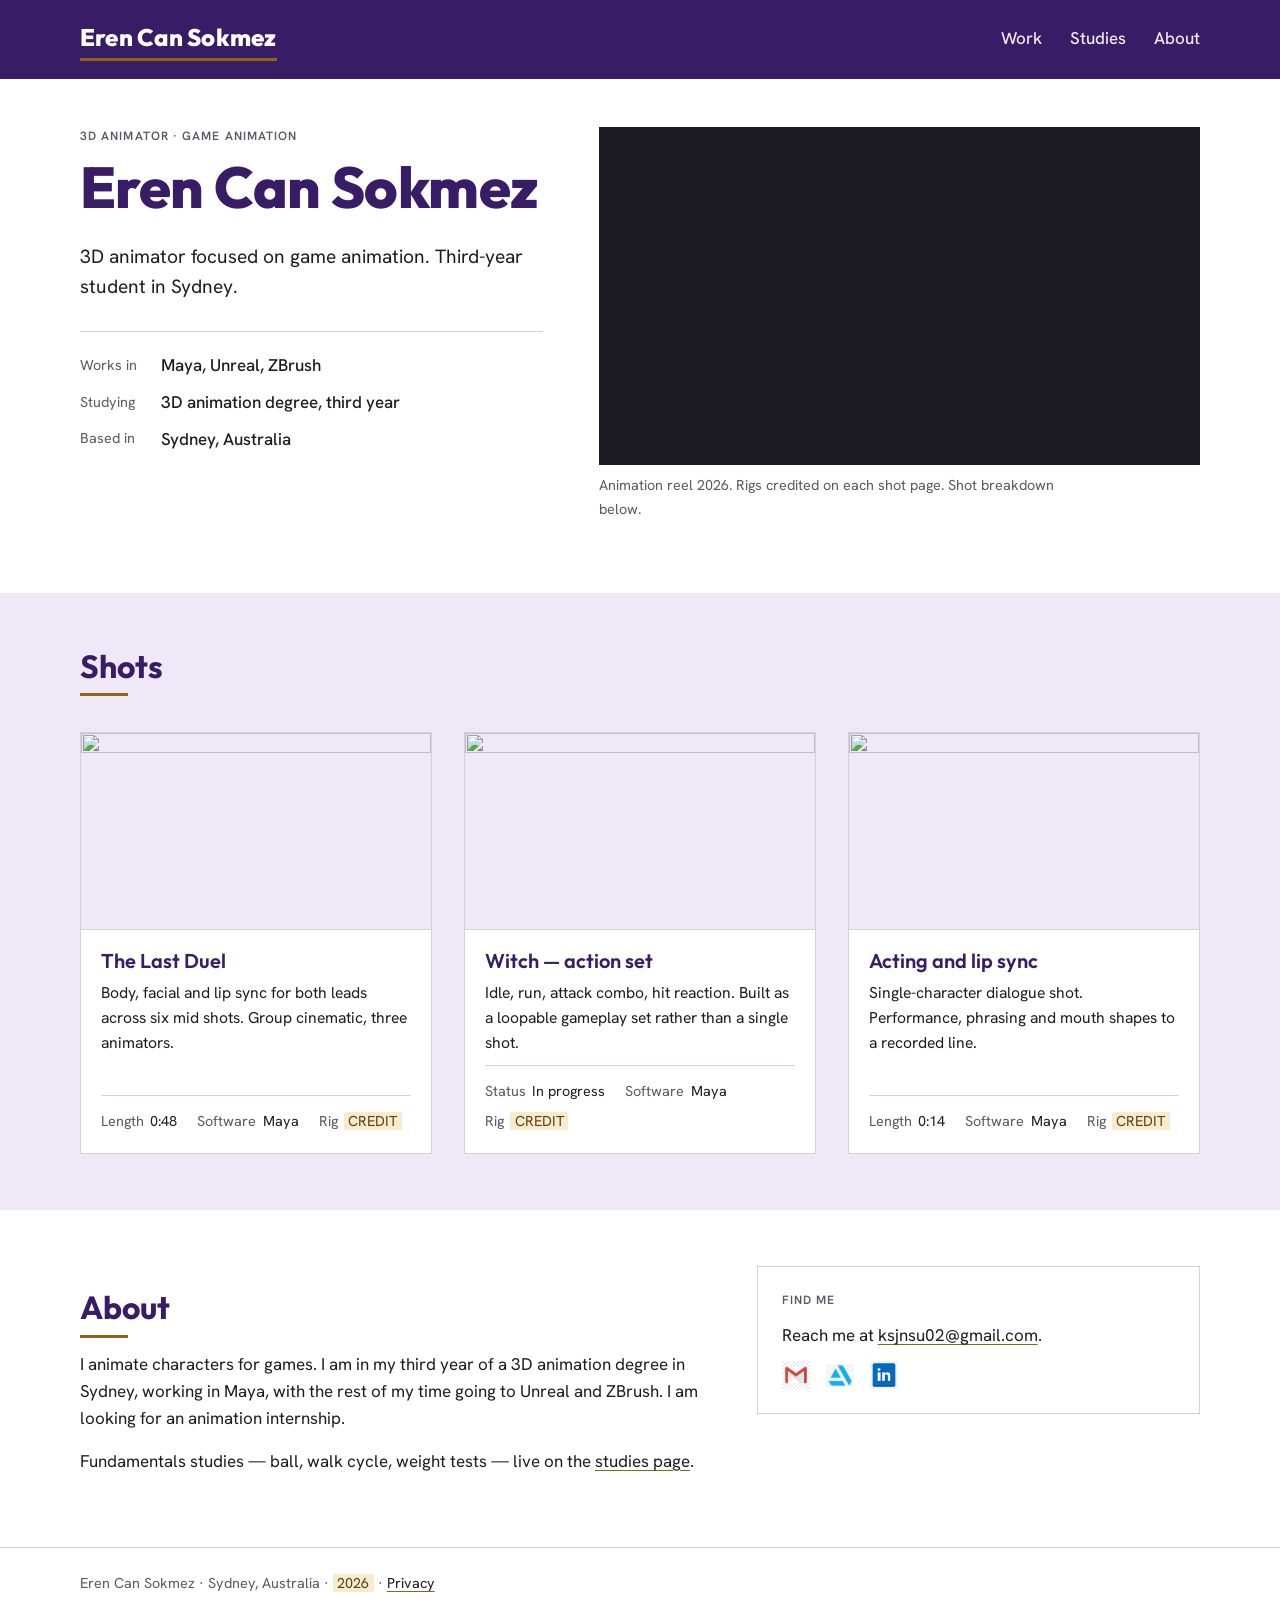
==== commit feed5106: "Accessibility and privacy pass Add main landmarks, fix heading order on studies page, empty alt on c" ====
--- a/index.html
+++ b/index.html
@@ -21,6 +21,8 @@
   </nav>
 </header>
 
+<main class="home">
+
 <!-- ============ REEL — the hero. Replace YOUTUBE_ID below. ============ -->
 <section class="reel">
   <div class="reel-meta">
@@ -35,7 +37,7 @@
   </div>
   <div class="reel-video">
     <div class="frame">
-      <iframe src="https://www.youtube.com/embed/YOUTUBE_ID?rel=0&modestbranding=1"
+      <iframe src="https://www.youtube-nocookie.com/embed/YOUTUBE_ID?rel=0&modestbranding=1"
               title="Animation reel 2026"
               allow="fullscreen; picture-in-picture"
               allowfullscreen loading="lazy"></iframe>
@@ -51,7 +53,7 @@
 
     <li class="shot">
       <a href="last-duel.html">
-        <img src="images/PLACEHOLDER.jpg" alt="Still from The Last Duel">
+        <img src="images/PLACEHOLDER.jpg" alt="">
         <h3>The Last Duel</h3>
         <p>Body, facial and lip sync for both leads across six mid shots.
            Group cinematic, three animators.</p>
@@ -65,7 +67,7 @@
 
     <li class="shot">
       <a href="witch.html">
-        <img src="images/PLACEHOLDER.jpg" alt="Still from the witch action set">
+        <img src="images/PLACEHOLDER.jpg" alt="">
         <h3>Witch — action set</h3>
         <p>Idle, run, attack combo, hit reaction. Built as a loopable
            gameplay set rather than a single shot.</p>
@@ -79,7 +81,7 @@
 
     <li class="shot">
       <a href="acting-lipsync.html">
-        <img src="images/PLACEHOLDER.jpg" alt="Still from the acting shot">
+        <img src="images/PLACEHOLDER.jpg" alt="">
         <h3>Acting and lip sync</h3>
         <p>Single-character dialogue shot. Performance, phrasing and
            mouth shapes to a recorded line.</p>
@@ -122,8 +124,10 @@
   </div>
 </section>
 
+</main>
+
 <footer>
-  <p>Eren Can Sokmez · Sydney, Australia · <span class="edit">2026</span></p>
+  <p>Eren Can Sokmez · Sydney, Australia · <span class="edit">2026</span> · <a href="privacy.html">Privacy</a></p>
 </footer>
 
 <script src="script.js"></script>
--- a/styles.css
+++ b/styles.css
@@ -55,7 +55,7 @@
 
 /* Each top-level block spans the full width (so bands reach the edges)
    and keeps its own text inside a centred column via side padding. */
-body > header, body > section, body > article, body > main, body > footer {
+body > header, body > footer, body > main:not(.home), body > main.home > section {
   padding-inline: var(--pad);
 }
 
@@ -149,6 +149,9 @@
   border: 0;
   display: block;
 }
+/* focus ring drawn inside the frame so overflow:hidden can't clip it */
+.frame video:focus-visible,
+.frame iframe:focus-visible { outline-offset: -3px; }
 .caption, .credits { color: var(--ink-quiet); font-size: 0.9rem; margin-top: 0.6rem; }
 
 /* --- reel hero ---------------------------------------------------- */
@@ -354,7 +357,8 @@
 .study { display: flex; flex-direction: column; gap: 0.9rem; }
 .study-frame { width: 100%; max-width: 540px; }
 .study-text { max-width: 540px; }
-.study-text h3 { margin: 0 0 0.25rem; }
+.study-text h2 { font-size: 1.25rem; font-weight: 600; margin: 0 0 0.25rem; }
+.study-text h2::after { display: none; }
 .study-text p { margin: 0; }
 
 /* --- footer ------------------------------------------------------- */
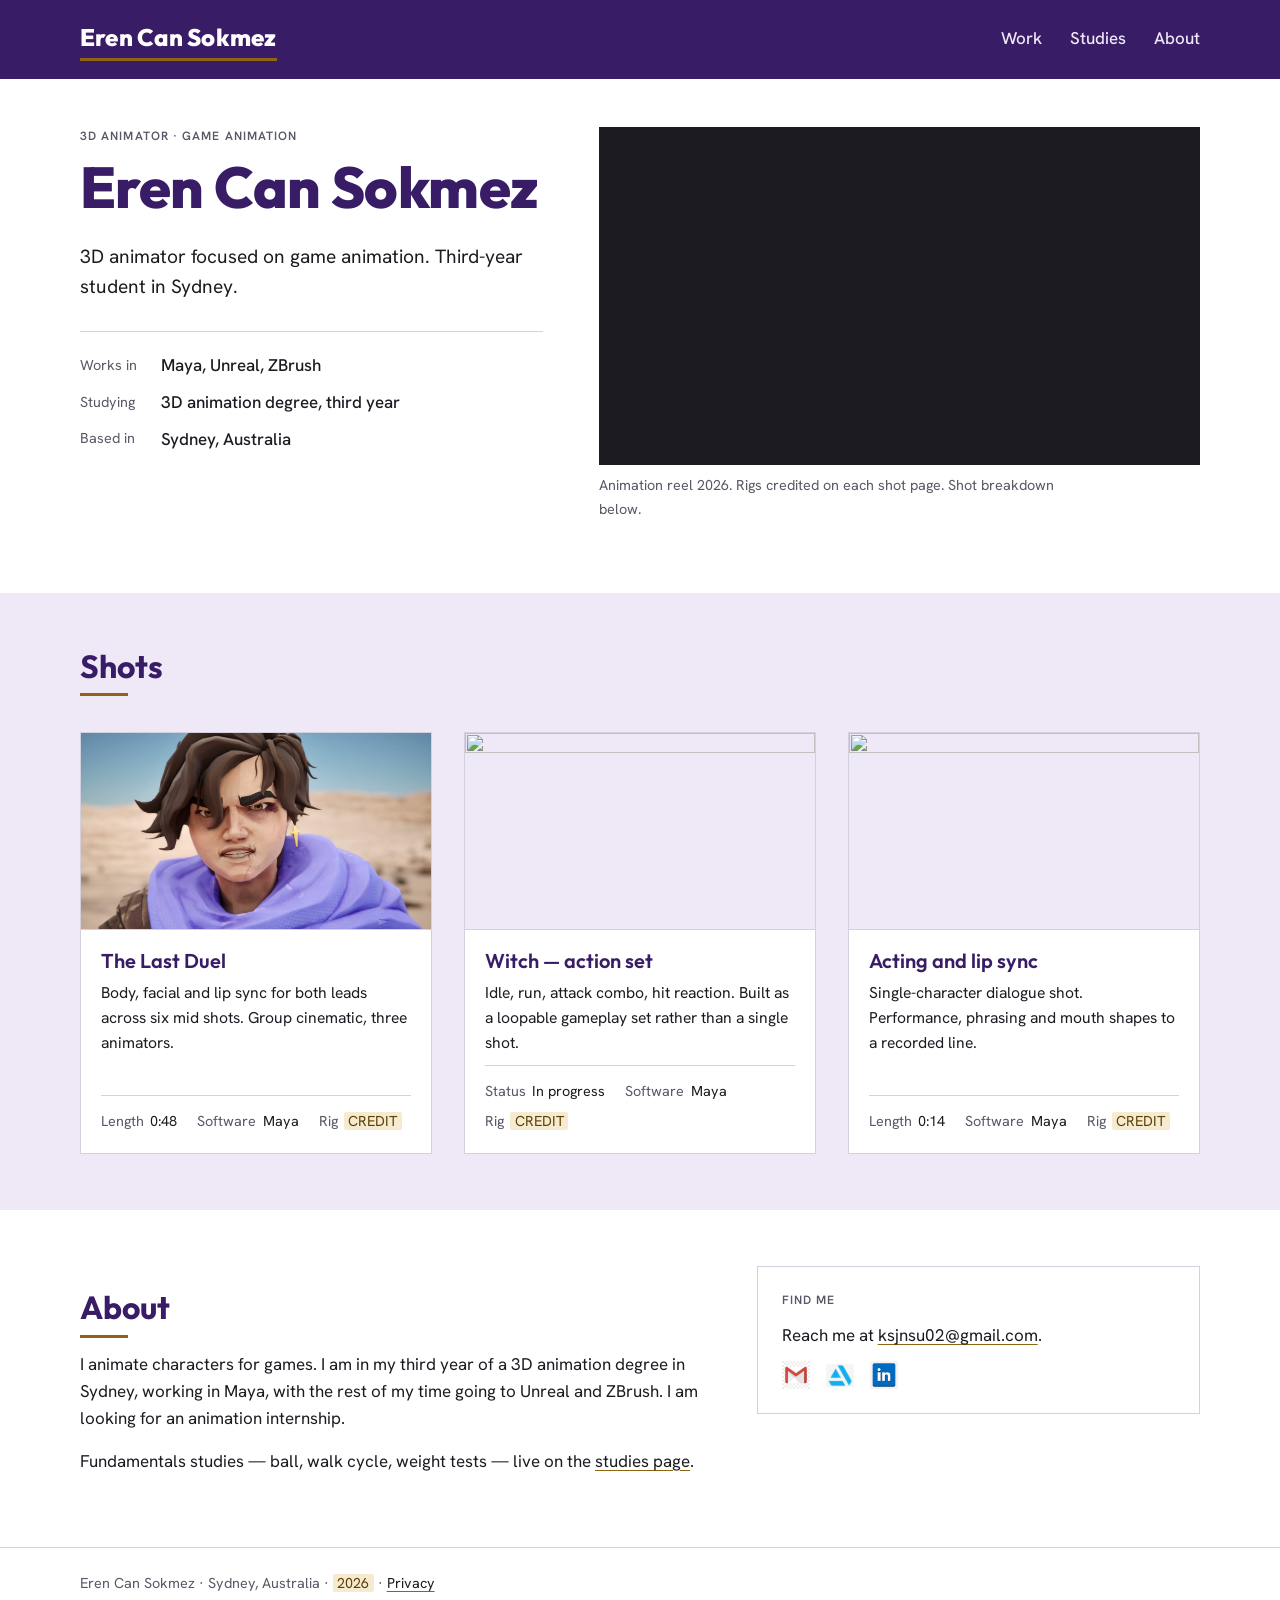
==== commit 01df9db3: "Use the video's thumbnail for The Last Duel card Saved locally as images/last-duel.jpg so the homepa" ====
--- a/index.html
+++ b/index.html
@@ -23,7 +23,7 @@
 
 <main class="home">
 
-<!-- ============ REEL — the hero. Replace YOUTUBE_ID below. ============ -->
+<!-- ============ REEL — the hero. Autoplays muted (see script.js for reduced motion). ============ -->
 <section class="reel">
   <div class="reel-meta">
     <span class="label">3D animator · Game animation</span>
@@ -37,9 +37,10 @@
   </div>
   <div class="reel-video">
     <div class="frame">
-      <iframe src="https://www.youtube-nocookie.com/embed/YOUTUBE_ID?rel=0&modestbranding=1"
+      <iframe src="https://www.youtube-nocookie.com/embed/w487xuELWTc?autoplay=1&mute=1&playsinline=1&rel=0&modestbranding=1"
               title="Animation reel 2026"
-              allow="fullscreen; picture-in-picture"
+              allow="autoplay; fullscreen; picture-in-picture"
+              data-autoplay
               allowfullscreen loading="lazy"></iframe>
     </div>
     <p class="credits">Animation reel 2026. Rigs credited on each shot page. Shot breakdown below.</p>
@@ -53,7 +54,7 @@
 
     <li class="shot">
       <a href="last-duel.html">
-        <img src="images/PLACEHOLDER.jpg" alt="">
+        <img src="images/last-duel.jpg" alt="">
         <h3>The Last Duel</h3>
         <p>Body, facial and lip sync for both leads across six mid shots.
            Group cinematic, three animators.</p>
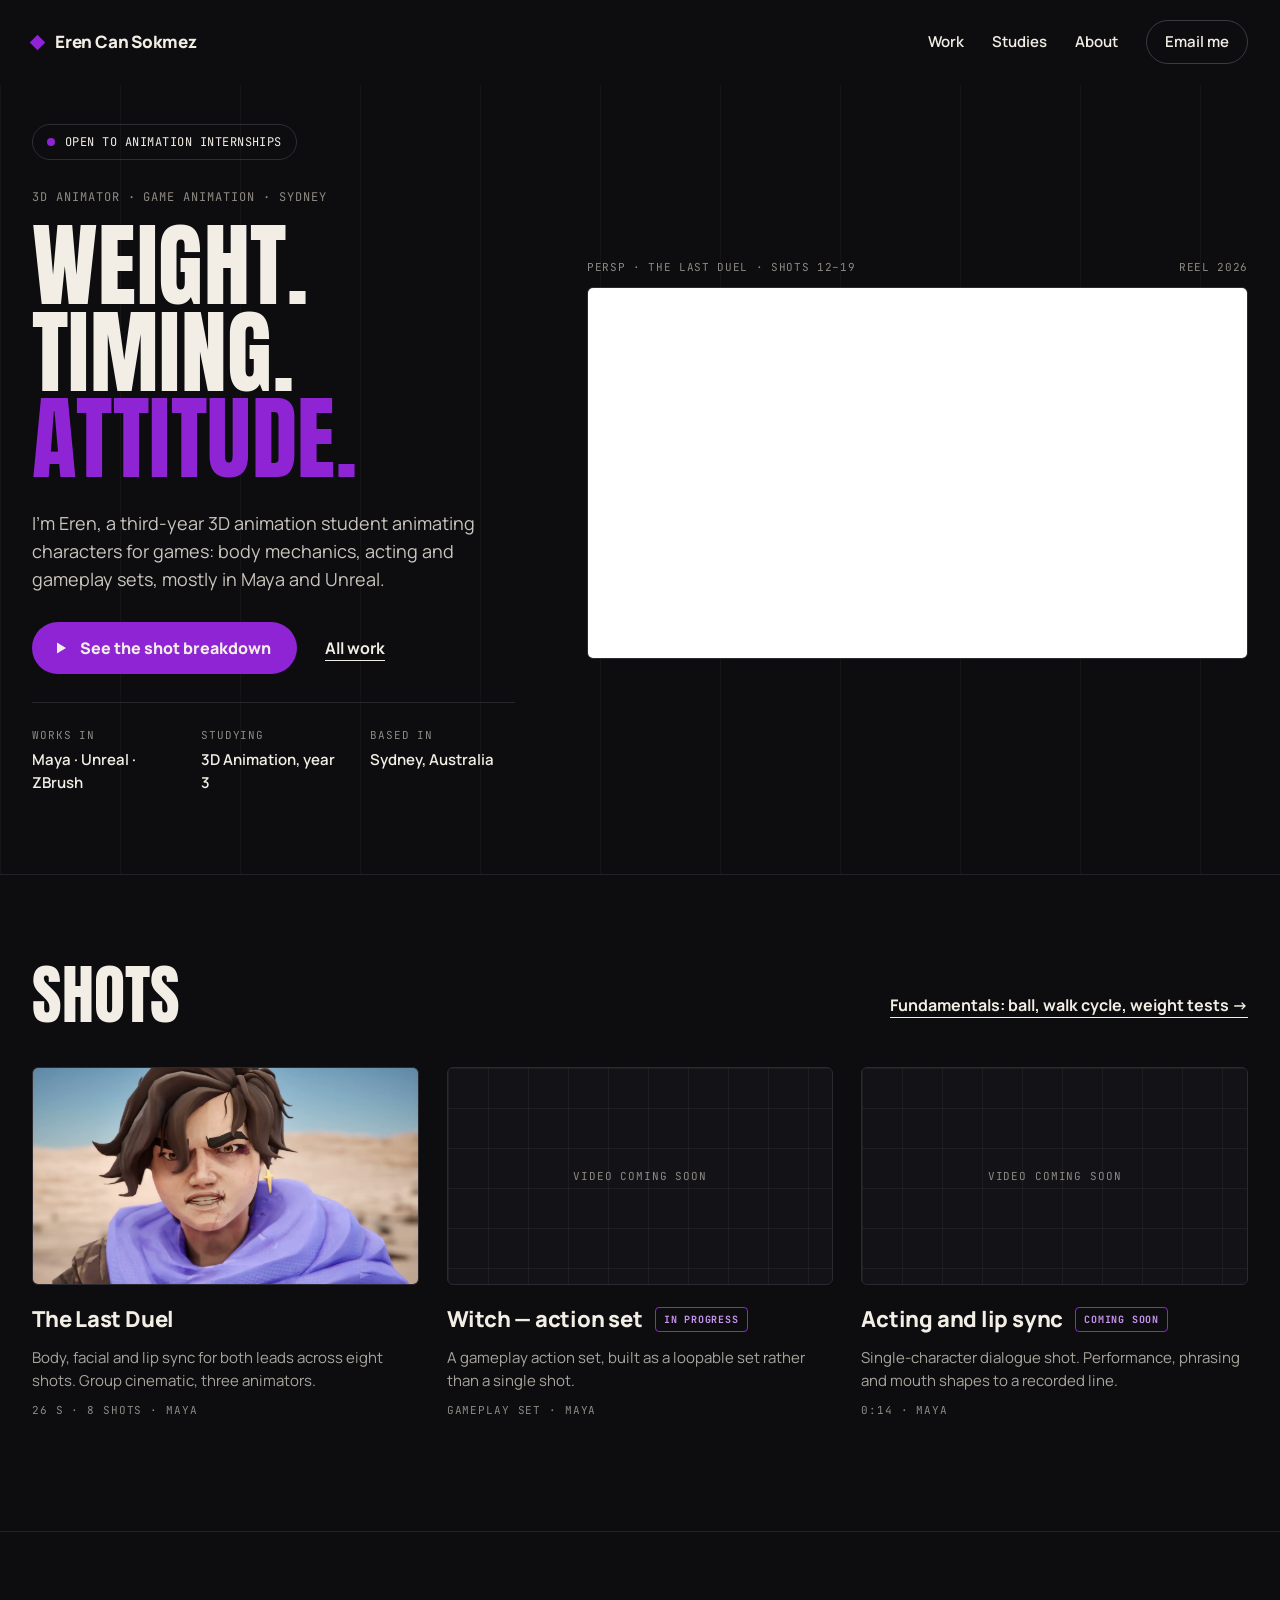
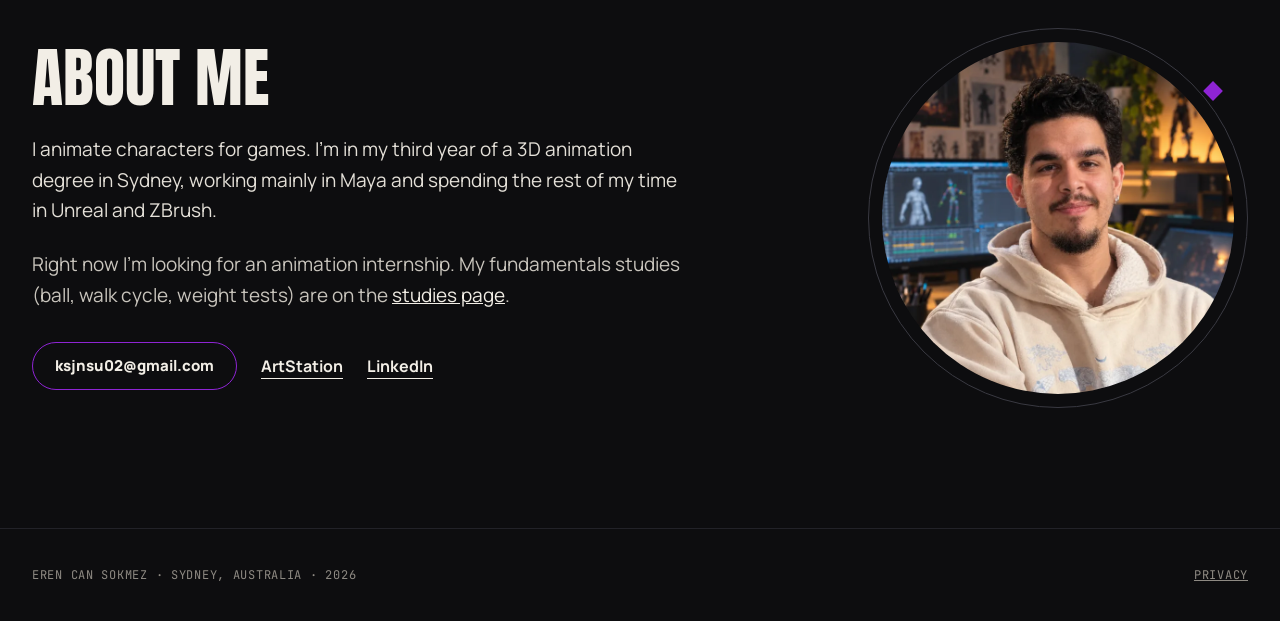
==== commit 713a93c0: "Redesign every page to match the new homepage design - New look: ink background, purple accent, Anto" ====
--- a/index.html
+++ b/index.html
@@ -7,128 +7,175 @@
 <meta name="description" content="Game animation portfolio. Sydney, Australia.">
 <link rel="preconnect" href="https://fonts.googleapis.com">
 <link rel="preconnect" href="https://fonts.gstatic.com" crossorigin>
-<link href="https://fonts.googleapis.com/css2?family=Hanken+Grotesk:wght@400;500;600&family=Outfit:wght@600;700;800&display=swap" rel="stylesheet">
+<link href="https://fonts.googleapis.com/css2?family=Anton&family=JetBrains+Mono:wght@400;500;700&family=Manrope:wght@400;500;600;700;800&display=swap" rel="stylesheet">
 <link rel="stylesheet" href="styles.css">
 </head>
 <body>
 
-<header class="masthead">
+<header class="wrap masthead">
   <a class="mark" href="index.html">Eren Can Sokmez</a>
-  <nav>
+  <nav aria-label="Primary">
     <a href="#work">Work</a>
     <a href="fundamentals.html">Studies</a>
     <a href="#about">About</a>
+    <a class="pill-link" href="#about" data-email="moc.liamg@20usnjsk">Email me</a>
   </nav>
 </header>
 
-<main class="home">
+<main>
 
-<!-- ============ REEL — the hero. Autoplays muted (see script.js for reduced motion). ============ -->
-<section class="reel">
-  <div class="reel-meta">
-    <span class="label">3D animator · Game animation</span>
-    <h1>Eren Can Sokmez</h1>
-    <p class="lead">3D animator focused on game animation. Third-year student in Sydney.</p>
-    <dl class="facts-list">
-      <dt>Works in</dt><dd>Maya, Unreal, ZBrush</dd>
-      <dt>Studying</dt><dd>3D animation degree, third year</dd>
-      <dt>Based in</dt><dd>Sydney, Australia</dd>
-    </dl>
-  </div>
-  <div class="reel-video">
-    <div class="frame">
-      <iframe src="https://www.youtube-nocookie.com/embed/w487xuELWTc?autoplay=1&mute=1&playsinline=1&rel=0&modestbranding=1"
-              title="Animation reel 2026"
-              allow="autoplay; fullscreen; picture-in-picture"
-              data-autoplay
-              allowfullscreen loading="lazy"></iframe>
+<!-- ============ HERO ============ -->
+<section class="hero">
+  <div class="wrap hero-inner">
+
+    <div class="hero-copy">
+      <span class="status-pill"><span class="dot" aria-hidden="true"></span>Open to animation internships</span>
+      <div class="hero-title">
+        <p class="label">3D animator · Game animation · Sydney</p>
+        <h1>
+          <span class="visually-hidden">Eren Can Sokmez, 3D animator: </span>
+          <span class="rise">Weight.</span>
+          <span class="rise">Timing.</span>
+          <span class="rise accent">Attitude.</span>
+        </h1>
+      </div>
+      <p class="lead">I'm Eren, a third-year 3D animation student animating characters for games: body mechanics, acting and gameplay sets, mostly in Maya and Unreal.</p>
+      <div class="cta-row">
+        <a class="btn" href="last-duel.html">
+          <svg aria-hidden="true" width="14" height="14" viewBox="0 0 14 14"><path d="M3 1.5v11l9-5.5z" fill="currentColor"/></svg>
+          See the shot breakdown
+        </a>
+        <a class="text-link" href="#work">All work</a>
+      </div>
+      <dl class="facts-row">
+        <div><dt>Works in</dt><dd>Maya · Unreal · ZBrush</dd></div>
+        <div><dt>Studying</dt><dd>3D Animation, year 3</dd></div>
+        <div><dt>Based in</dt><dd>Sydney, Australia</dd></div>
+      </dl>
     </div>
-    <p class="credits">Animation reel 2026. Rigs credited on each shot page. Shot breakdown below.</p>
+
+    <div class="reel" id="reel">
+      <div class="vp-bar">
+        <span>persp · The Last Duel · shots 12–19</span>
+        <span>Reel 2026</span>
+      </div>
+      <!-- Plays only Eren's shots (1:29–1:55 of the group film) and loops them.
+           To change the section, edit start/end in the address AND data-start/data-end. -->
+      <div class="frame">
+        <iframe id="reel-player"
+                src="https://www.youtube-nocookie.com/embed/w487xuELWTc?start=89&end=115&autoplay=1&mute=1&playsinline=1&rel=0&modestbranding=1&enablejsapi=1"
+                data-start="89" data-end="115"
+                title="The Last Duel — Eren's shots 12 to 19"
+                allow="autoplay; fullscreen; picture-in-picture"
+                data-autoplay
+                allowfullscreen></iframe>
+      </div>
+      <div class="timeline-wrap" data-timeline hidden>
+        <div class="timeline">
+        <button type="button" class="tl-btn" data-state="paused" aria-label="Play reel">
+          <svg class="i-pause" aria-hidden="true" width="14" height="14" viewBox="0 0 14 14"><path d="M3.5 2v10M10.5 2v10" stroke="currentColor" stroke-width="2.2" stroke-linecap="round"/></svg>
+          <svg class="i-play" aria-hidden="true" width="14" height="14" viewBox="0 0 14 14"><path d="M3.5 1.5v11l9-5.5z" fill="currentColor"/></svg>
+        </button>
+        <div class="tl">
+          <div class="tl-ruler" aria-hidden="true"></div>
+          <div class="tl-fill" aria-hidden="true"></div>
+          <div class="tl-nums" aria-hidden="true">
+            <span style="left:0">1:29</span>
+            <span style="left:23.08%">1:35</span>
+            <span style="left:50%">1:42</span>
+            <span style="left:73.08%">1:48</span>
+            <span style="left:100%">1:55</span>
+          </div>
+          <div class="tl-head" aria-hidden="true"></div>
+          <label for="reel-scrub" class="visually-hidden">Scrub through the reel frame by frame</label>
+          <input id="reel-scrub" type="range" min="0" max="624" step="1" value="0">
+        </div>
+        <div class="tl-read">
+          <strong><span data-frame>001</span><span class="of"> / <span data-total>624</span></span></strong>
+          <small>24 fps</small>
+        </div>
+        </div>
+        <p class="caption">Drag the timeline to scrub my shots frame by frame</p>
+      </div>
+    </div>
+
   </div>
 </section>
 
-<!-- ============ SHOTS — duplicate a <li> for each new piece ============ -->
-<section id="work">
-  <h2>Shots</h2>
-  <ul class="shots">
+<!-- ============ SHOTS — duplicate an <li> for each new piece ============ -->
+<section class="section" id="work">
+  <div class="wrap">
+    <div class="section-head">
+      <h2 class="display">Shots</h2>
+      <a class="text-link" href="fundamentals.html">Fundamentals: ball, walk cycle, weight tests →</a>
+    </div>
+    <ul class="shots">
 
-    <li class="shot">
-      <a href="last-duel.html">
-        <img src="images/last-duel.jpg" alt="">
-        <h3>The Last Duel</h3>
-        <p>Body, facial and lip sync for both leads across six mid shots.
-           Group cinematic, three animators.</p>
-        <div class="spec">
-          <div><span class="k">Length</span>0:48</div>
-          <div><span class="k">Software</span>Maya</div>
-          <div><span class="k">Rig</span><span class="edit">CREDIT</span></div>
-        </div>
-      </a>
-    </li>
+      <li class="shot">
+        <a href="last-duel.html">
+          <div class="frame"><img src="images/last-duel.jpg" alt="Still from The Last Duel"></div>
+          <div class="shot-body">
+            <h3>The Last Duel</h3>
+            <p>Body, facial and lip sync for both leads across eight shots. Group cinematic, three animators.</p>
+            <p class="meta">26 s · 8 shots · Maya</p>
+          </div>
+        </a>
+      </li>
 
-    <li class="shot">
-      <a href="witch.html">
-        <img src="images/PLACEHOLDER.jpg" alt="">
-        <h3>Witch — action set</h3>
-        <p>Idle, run, attack combo, hit reaction. Built as a loopable
-           gameplay set rather than a single shot.</p>
-        <div class="spec">
-          <div><span class="k">Status</span>In progress</div>
-          <div><span class="k">Software</span>Maya</div>
-          <div><span class="k">Rig</span><span class="edit">CREDIT</span></div>
-        </div>
-      </a>
-    </li>
+      <li class="shot">
+        <a href="witch.html">
+          <div class="frame grid-bg"><span class="tile-label">Video coming soon</span></div>
+          <div class="shot-body">
+            <div class="title-row"><h3>Witch — action set</h3><span class="badge">In progress</span></div>
+            <p>A gameplay action set, built as a loopable set rather than a single shot.</p>
+            <p class="meta">Gameplay set · Maya</p>
+          </div>
+        </a>
+      </li>
 
-    <li class="shot">
-      <a href="acting-lipsync.html">
-        <img src="images/PLACEHOLDER.jpg" alt="">
-        <h3>Acting and lip sync</h3>
-        <p>Single-character dialogue shot. Performance, phrasing and
-           mouth shapes to a recorded line.</p>
-        <div class="spec">
-          <div><span class="k">Length</span>0:14</div>
-          <div><span class="k">Software</span>Maya</div>
-          <div><span class="k">Rig</span><span class="edit">CREDIT</span></div>
-        </div>
-      </a>
-    </li>
+      <li class="shot">
+        <a href="acting-lipsync.html">
+          <div class="frame grid-bg"><span class="tile-label">Video coming soon</span></div>
+          <div class="shot-body">
+            <div class="title-row"><h3>Acting and lip sync</h3><span class="badge">Coming soon</span></div>
+            <p>Single-character dialogue shot. Performance, phrasing and mouth shapes to a recorded line.</p>
+            <p class="meta">0:14 · Maya</p>
+          </div>
+        </a>
+      </li>
 
-  </ul>
+    </ul>
+  </div>
 </section>
 
-<section id="about">
-  <div class="about">
+<!-- ============ ABOUT ============ -->
+<section class="divided" id="about">
+  <div class="wrap about">
     <div class="about-text">
-      <h2>About</h2>
-      <p>I animate characters for games. I am in my third year of a 3D animation
-         degree in Sydney, working in Maya, with the rest of my time going to
-         Unreal and ZBrush. I am looking for an animation internship.</p>
-      <p>Fundamentals studies — ball, walk cycle, weight tests — live on the
-         <a href="fundamentals.html">studies page</a>.</p>
+      <h2 class="display">About me</h2>
+      <p>I animate characters for games. I'm in my third year of a 3D animation degree in Sydney, working mainly in Maya and spending the rest of my time in Unreal and ZBrush.</p>
+      <p class="quiet">Right now I'm looking for an animation internship. My fundamentals studies (ball, walk cycle, weight tests) are on the <a href="fundamentals.html">studies page</a>.</p>
+      <div class="contact-row">
+        <span class="email-pill"><span class="email" title="Written in reverse: read it backwards, or turn on JavaScript for a clickable link.">moc.liamg@20usnjsk</span></span>
+        <a class="text-link" href="https://www.artstation.com/kosajin5" target="_blank" rel="noopener noreferrer">ArtStation</a>
+        <a class="text-link" href="https://www.linkedin.com/in/eren-can-sokmez-076795239/" target="_blank" rel="noopener noreferrer">LinkedIn</a>
+      </div>
     </div>
-    <aside class="contact-panel">
-      <span class="label">Find me</span>
-      <p>Reach me at <span class="email" title="Written in reverse — read it backwards, or turn on JavaScript for a clickable link.">moc.liamg@20usnjsk</span>.</p>
-      <p class="contact">
-        <a href="mailto:ksjnsu02@gmail.com" class="icon-link">
-          <img src="images/gmail.jpg" alt="Email" class="icon">
-        </a>
-        <a href="https://www.artstation.com/kosajin5" target="_blank" rel="noopener noreferrer" class="icon-link">
-          <img src="images/artstation.png" alt="ArtStation" class="icon">
-        </a>
-        <a href="https://www.linkedin.com/in/eren-can-sokmez-076795239/" target="_blank" rel="noopener noreferrer" class="icon-link">
-          <img src="images/linkedin.jpg" alt="LinkedIn" class="icon">
-        </a>
-      </p>
-    </aside>
+    <div class="portrait-wrap">
+      <div class="portrait">
+        <img src="images/eren-portrait.webp" width="760" height="760" loading="lazy" alt="Eren Can Sokmez at his desk, with a Maya rig on the monitor behind him">
+      </div>
+    </div>
   </div>
 </section>
 
 </main>
 
-<footer>
-  <p>Eren Can Sokmez · Sydney, Australia · <span class="edit">2026</span> · <a href="privacy.html">Privacy</a></p>
+<footer class="site-foot">
+  <div class="wrap">
+    <p>Eren Can Sokmez · Sydney, Australia · 2026</p>
+    <a href="privacy.html">Privacy</a>
+  </div>
 </footer>
 
 <script src="script.js"></script>
--- a/styles.css
+++ b/styles.css
@@ -1,394 +1,323 @@
 /* ===================================================================
-   Eren — animation portfolio (KosaJin palette)
+   Eren Can Sokmez — animation portfolio
    Everything visual is controlled from this one file.
-   Change a value here and it changes across every page.
-   Colours are the :root block below — change them there only.
+   Colours, fonts and widths live in the :root block — change them there.
    =================================================================== */
 
 :root {
-  --page:      #ffffff;   /* page background */
-  --panel:     #efe9f7;   /* lilac tint: bands, alternating table rows */
-  --ink:       #1c1b22;   /* main text — near-black, never pure black */
-  --ink-quiet: #5a5766;   /* secondary text, captions, labels */
-  --rule:      #d5d0e0;   /* borders and hairlines */
-  --brand:     #381d66;   /* deep violet: header band, table headers */
-  --on-brand:  #efe9f7;   /* text on the violet band */
-  --heading:   #381d66;   /* heading colour */
-  --gold:      #8f6414;   /* gold: rules, underlines, marks */
-  --edit-bg:   #f6ebcf;   /* "still to write" highlight */
-  --edit-ink:  #5e4108;
-  --well:      #1c1b22;   /* behind videos */
-  --measure:   62ch;      /* comfortable line length */
-  --pad: max(clamp(1rem, 4vw, 2rem), calc((100% - 70rem) / 2)); /* side gutter */
-  --display: "Outfit", "Avenir Next", "Segoe UI", system-ui, sans-serif;
-  --body: "Hanken Grotesk", "Segoe UI", system-ui, sans-serif;
-}
-
-/* Dark version: follows the visitor's system setting automatically */
-@media (prefers-color-scheme: dark) {
-  :root {
-    --page:      #1c1b22;
-    --panel:     #262330;
-    --ink:       #efe9f7;
-    --ink-quiet: #a8a3b8;
-    --rule:      #3b3748;
-    --heading:   #cbb9f0;
-    --gold:      #a87a1f;
-    --edit-bg:   #3a2d12;
-    --edit-ink:  #ebcb86;
-    color-scheme: dark;
-  }
+  --ink:      #0D0D0F;   /* page background */
+  --surface:  #131317;   /* behind videos and tiles */
+  --line:     #222228;   /* section dividers */
+  --line-2:   #2A2A30;   /* frame borders */
+  --line-3:   #3A3A42;   /* stronger borders, timeline ticks */
+  --text:     #F2EEE6;   /* main text */
+  --text-2:   #C9C5BD;   /* lead paragraphs */
+  --text-3:   #A9A59D;   /* card descriptions */
+  --muted:    #8E8A83;   /* labels, captions */
+  --accent:   #8E24D4;   /* purple: buttons, marks, playhead fill */
+  --accent-text: #C894F2;/* purple for small text and link hover */
+  --display: "Anton", Impact, "Arial Narrow", sans-serif;
+  --mono: "JetBrains Mono", ui-monospace, SFMono-Regular, Menlo, Consolas, monospace;
+  --sans: "Manrope", "Segoe UI", system-ui, sans-serif;
+  --wrap: 1320px;
+  color-scheme: dark;
 }
 
 * { box-sizing: border-box; }
-
+html { scroll-behavior: smooth; }
 body {
   margin: 0;
-  padding: 0;
-  background: var(--page);
-  color: var(--ink);
-  font-family: var(--body);
-  font-size: 1.0625rem;
-  line-height: 1.6;
+  background: var(--ink);
+  color: var(--text);
+  font-family: var(--sans);
+  font-size: 16px;
+  line-height: 1.5;
   -webkit-font-smoothing: antialiased;
 }
-
-/* Each top-level block spans the full width (so bands reach the edges)
-   and keeps its own text inside a centred column via side padding. */
-body > header, body > footer, body > main:not(.home), body > main.home > section {
-  padding-inline: var(--pad);
-}
-
-h1, h2, h3 {
-  font-family: var(--display);
-  color: var(--heading);
-  line-height: 1.1;
-  margin: 0 0 0.4em;
-  text-wrap: balance;
-}
-h1 { font-size: clamp(2.4rem, 6vw, 3.6rem); font-weight: 800; letter-spacing: -0.01em; }
-h2 { font-size: clamp(1.6rem, 3.5vw, 2rem); font-weight: 700; }
-h3 { font-size: 1.25rem; font-weight: 600; }
-
-/* short gold rule under every section heading */
-h2::after {
-  content: "";
-  display: block;
-  width: 3rem;
-  height: 3px;
-  background: var(--gold);
-  margin-top: 0.6rem;
-}
-
-p { max-width: var(--measure); margin: 0 0 1rem; }
-
-a { color: var(--ink); text-decoration-color: var(--gold);
-    text-underline-offset: 3px; }
-a:hover { text-decoration-thickness: 2px; }
-
-:focus-visible { outline: 3px solid var(--gold); outline-offset: 3px; }
+img, video, iframe { display: block; max-width: 100%; }
+a { color: var(--text); }
+a:hover { color: var(--accent-text); }
+a:focus-visible, button:focus-visible { outline: 2px solid var(--text); outline-offset: 3px; }
+
+.wrap { max-width: var(--wrap); margin: 0 auto; padding-inline: 32px; }
+.page > .frame, .page .table-wrap { max-width: 1120px; }
+.page > .frame.grid-bg { max-width: 720px; }
+@media (max-width: 600px) { .wrap { padding-inline: 20px; } }
+
+.visually-hidden {
+  position: absolute; width: 1px; height: 1px; overflow: hidden;
+  clip: rect(0 0 0 0); white-space: nowrap;
+}
 
 .label {
-  display: block;
-  font-size: 0.75rem;
-  font-weight: 600;
-  letter-spacing: 0.09em;
+  margin: 0;
+  font-family: var(--mono);
+  font-size: 12px;
+  letter-spacing: 0.08em;
   text-transform: uppercase;
-  color: var(--ink-quiet);
-}
-
-/* --- masthead: solid violet band ---------------------------------- */
-
+  color: var(--muted);
+}
+
+/* ---------- Header ---------- */
 .masthead {
-  background: var(--brand);
-  color: var(--on-brand);
-  display: flex;
-  flex-wrap: wrap;
-  align-items: center;
-  justify-content: space-between;
-  gap: 0.75rem 2rem;
-  padding-block: 1.1rem;
+  display: flex; flex-wrap: wrap; align-items: center; justify-content: space-between;
+  gap: 12px 32px; padding-block: 20px;
 }
 .mark {
-  font-family: var(--display);
-  font-size: 1.5rem;
-  font-weight: 800;
-  letter-spacing: 0.01em;
-  text-decoration: none;
-  color: #ffffff;
-  border-bottom: 3px solid var(--gold);
-  padding-bottom: 2px;
-}
-.masthead nav { display: flex; flex-wrap: wrap; gap: 0.25rem 1.75rem; }
-.masthead nav a {
-  color: var(--on-brand);
-  font-weight: 500;
-  text-decoration: none;
-  padding-block: 0.35rem;
-  border-bottom: 2px solid transparent;
-}
-.masthead nav a:hover { border-bottom-color: var(--gold); }
-.masthead :focus-visible { outline-color: #ffffff; }
-
-/* --- video wells -------------------------------------------------- */
-/* .frame keeps any video at 16:9 and stops it overflowing on phones */
-
+  display: flex; align-items: center; gap: 12px; min-height: 44px;
+  text-decoration: none; font-weight: 800; font-size: 17px; letter-spacing: -0.01em;
+}
+.mark::before {
+  content: ""; width: 11px; height: 11px; background: var(--accent); transform: rotate(45deg);
+}
+.masthead nav {
+  display: flex; flex-wrap: wrap; align-items: center; gap: 4px 28px;
+  font-size: 15px; font-weight: 600;
+}
+.masthead nav a { text-decoration: none; min-height: 44px; display: inline-flex; align-items: center; }
+.masthead nav a[aria-current="page"] { color: var(--accent-text); }
+.pill-link { padding: 0 18px; border: 1px solid var(--line-3); border-radius: 999px; }
+
+/* ---------- Buttons and links ---------- */
+.btn {
+  display: inline-flex; align-items: center; gap: 12px; min-height: 52px;
+  padding: 0 26px 0 22px; background: var(--accent); color: var(--text);
+  border-radius: 999px; text-decoration: none; font-weight: 800; font-size: 16px;
+  transition: transform 0.12s steps(2, end);
+}
+.btn:hover { color: var(--text); transform: translateY(-2px); }
+.text-link {
+  display: inline-flex; align-items: center; min-height: 44px; font-weight: 700;
+  text-underline-offset: 6px; text-decoration-thickness: 1px;
+}
+
+/* ---------- Homepage hero ---------- */
+.hero {
+  border-bottom: 1px solid var(--line);
+  background-image: repeating-linear-gradient(to right, rgba(242,238,230,0.035) 0 1px, transparent 1px 120px);
+}
+.hero-inner {
+  display: flex; flex-wrap: wrap; align-items: center; gap: 56px 72px;
+  padding-block: 40px 80px;
+}
+.hero-copy { flex: 1 1 420px; min-width: 0; display: flex; flex-direction: column; gap: 28px; }
+.status-pill {
+  align-self: flex-start; display: inline-flex; align-items: center; gap: 10px;
+  padding: 8px 14px; border: 1px solid #2E2E35; border-radius: 999px;
+  font-family: var(--mono); font-size: 12px; letter-spacing: 0.04em; text-transform: uppercase;
+}
+.dot { width: 8px; height: 8px; border-radius: 50%; background: var(--accent); animation: pulse 1.4s steps(2, end) infinite; }
+@keyframes pulse { 50% { opacity: 0.2; } }
+.hero-title { display: flex; flex-direction: column; gap: 16px; }
+.hero h1 {
+  margin: 0; font-family: var(--display); font-weight: 400;
+  font-size: clamp(64px, 7.2vw, 108px); line-height: 0.94; letter-spacing: 0.005em;
+  text-transform: uppercase; display: flex; flex-direction: column;
+}
+.hero h1 .accent { color: var(--accent); }
+.rise { animation: rise 0.6s steps(5, end) both; }
+.rise:nth-child(2) { animation-delay: 0.05s; }
+.rise:nth-child(3) { animation-delay: 0.25s; }
+.rise:nth-child(4) { animation-delay: 0.45s; }
+@keyframes rise { from { transform: translateY(55%); opacity: 0; } to { transform: none; opacity: 1; } }
+.lead { margin: 0; max-width: 31em; font-size: 18px; line-height: 1.55; color: var(--text-2); text-wrap: pretty; }
+.cta-row { display: flex; flex-wrap: wrap; align-items: center; gap: 16px 28px; }
+.facts-row {
+  margin: 0; padding-top: 24px; border-top: 1px solid #26262C;
+  display: grid; grid-template-columns: repeat(auto-fit, minmax(min(130px, 100%), 1fr)); gap: 16px 24px;
+}
+.facts-row div { display: flex; flex-direction: column; gap: 6px; }
+.facts-row dt { font-family: var(--mono); font-size: 11px; letter-spacing: 0.08em; text-transform: uppercase; color: var(--muted); }
+.facts-row dd { margin: 0; font-size: 15px; font-weight: 600; }
+
+/* ---------- Reel viewport + timeline ---------- */
+.reel { flex: 1.6 1 560px; min-width: 0; display: flex; flex-direction: column; gap: 12px; }
+.vp-bar {
+  display: flex; flex-wrap: wrap; justify-content: space-between; gap: 4px 16px;
+  font-family: var(--mono); font-size: 11px; letter-spacing: 0.06em; text-transform: uppercase; color: var(--muted);
+}
 .frame {
-  position: relative;
-  aspect-ratio: 16 / 9;
-  max-width: 100%;
-  background: var(--well);
-  overflow: hidden;
-}
-.frame iframe,
-.frame video {
-  position: absolute;
-  inset: 0;
-  width: 100%;
-  height: 100%;
-  border: 0;
-  display: block;
-}
-/* focus ring drawn inside the frame so overflow:hidden can't clip it */
-.frame video:focus-visible,
-.frame iframe:focus-visible { outline-offset: -3px; }
-.caption, .credits { color: var(--ink-quiet); font-size: 0.9rem; margin-top: 0.6rem; }
-
-/* --- reel hero ---------------------------------------------------- */
-
-.reel {
-  display: grid;
-  grid-template-columns: minmax(0, 1fr) minmax(0, 1.3fr);
-  gap: 2.5rem 3.5rem;
-  align-items: start;
-  padding-block: 3rem 3.5rem;
-}
-.reel-meta h1 { margin-top: 0.6rem; }
-.lead { font-size: 1.2rem; margin-top: 1rem; }
-.facts-list {
-  display: grid;
-  grid-template-columns: max-content minmax(0, 1fr);
-  gap: 0.6rem 1.5rem;
-  margin: 1.75rem 0 0;
-  padding-top: 1.25rem;
-  border-top: 1px solid var(--rule);
-}
-.facts-list dt { color: var(--ink-quiet); font-size: 0.9rem; padding-top: 0.1rem; }
-.facts-list dd { margin: 0; font-weight: 500; }
-
-/* --- shot list ---------------------------------------------------- */
-
-#work, #about { padding-block: 3.5rem; }
-#work { background: var(--panel); }
-#work h2, #about h2 { margin-top: 0; }
-
+  position: relative; aspect-ratio: 16 / 9; border: 1px solid var(--line-2);
+  border-radius: 6px; overflow: hidden; background: var(--surface);
+}
+.frame iframe, .frame video, .frame img {
+  position: absolute; inset: 0; width: 100%; height: 100%; border: 0;
+}
+.frame img { object-fit: cover; }
+.frame video { object-fit: contain; }
+.grid-bg {
+  background-color: var(--surface);
+  background-image: linear-gradient(rgba(242,238,230,0.05) 1px, transparent 1px),
+                    linear-gradient(90deg, rgba(242,238,230,0.05) 1px, transparent 1px);
+  background-size: 40px 40px;
+}
+.tile-label {
+  position: absolute; inset: 0; display: grid; place-items: center; padding: 16px; text-align: center;
+  font-family: var(--mono); font-size: 11px; letter-spacing: 0.08em; text-transform: uppercase; color: var(--muted);
+}
+
+.timeline-wrap { display: flex; flex-direction: column; gap: 12px; }
+[data-timeline][hidden] { display: none; }
+.timeline { display: flex; align-items: center; gap: 14px; }
+.tl-btn {
+  flex: none; width: 44px; height: 44px; padding: 0; border-radius: 50%;
+  border: 1px solid var(--line-3); background: #17171B; color: var(--text);
+  display: grid; place-items: center; cursor: pointer;
+}
+.tl-btn .i-play { display: none; }
+.tl-btn[data-state="paused"] .i-play { display: block; }
+.tl-btn[data-state="paused"] .i-pause { display: none; }
+.tl { position: relative; flex: 1 1 auto; min-width: 0; height: 44px; border-radius: 4px; }
+.tl-ruler {
+  position: absolute; left: 0; right: 0; top: 6px; height: 14px;
+  background-image: linear-gradient(to right, var(--line-3) 1px, transparent 1px);
+  background-size: calc(100% / 26) 100%;
+}
+.tl-fill { position: absolute; left: 0; top: 10px; height: 6px; width: 0; background: var(--accent); }
+.tl-head { position: absolute; top: 0; left: 0; height: 24px; width: 2px; margin-left: -1px; background: var(--text); }
+.tl-nums span {
+  position: absolute; top: 27px; transform: translateX(-50%);
+  font-family: var(--mono); font-size: 10px; color: var(--muted);
+}
+.tl-nums span:first-child { transform: none; }
+.tl-nums span:last-child { transform: translateX(-100%); }
+.tl input[type="range"] {
+  position: absolute; inset: 0; width: 100%; height: 100%; margin: 0; opacity: 0; cursor: ew-resize;
+}
+.tl:has(input:focus-visible) { outline: 2px solid var(--text); outline-offset: 4px; }
+.tl-read { flex: none; display: flex; flex-direction: column; align-items: flex-end; gap: 2px; font-family: var(--mono); }
+.tl-read strong { font-size: 14px; }
+.tl-read .of { color: var(--muted); font-weight: 400; }
+.tl-read small { font-size: 10px; letter-spacing: 0.08em; text-transform: uppercase; color: var(--muted); }
+.caption { margin: 0; font-family: var(--mono); font-size: 11px; letter-spacing: 0.06em; text-transform: uppercase; color: var(--muted); }
+
+/* ---------- Sections ---------- */
+.section { padding-block: 88px 112px; }
+.section + .section, .divided { border-top: 1px solid var(--line); }
+.section-head {
+  display: flex; flex-wrap: wrap; align-items: flex-end; justify-content: space-between;
+  gap: 12px 32px; margin-bottom: 40px;
+}
+.display {
+  margin: 0; font-family: var(--display); font-weight: 400;
+  font-size: clamp(44px, 5vw, 72px); line-height: 1; text-transform: uppercase;
+}
+
+/* ---------- Shot cards ---------- */
 .shots {
-  list-style: none;
-  margin: 2.25rem 0 0;
-  padding: 0;
-  display: grid;
-  gap: 2rem;
-  grid-template-columns: repeat(auto-fill, minmax(min(100%, 19rem), 1fr));
+  list-style: none; margin: 0; padding: 0; display: grid;
+  grid-template-columns: repeat(auto-fit, minmax(min(340px, 100%), 1fr)); gap: 40px 28px;
 }
 .shot a {
-  display: flex;
-  flex-direction: column;
-  height: 100%;
-  background: var(--page);
-  border: 1px solid var(--rule);
-  text-decoration: none;
-}
-.shot a:hover { border-color: var(--brand); }
-.shot a:hover h3 {
-  text-decoration: underline;
-  text-decoration-color: var(--gold);
-  text-decoration-thickness: 2px;
-  text-underline-offset: 4px;
-}
-.shot img {
-  width: 100%;
-  aspect-ratio: 16 / 9;
-  object-fit: cover;
-  background: var(--panel);
-  color: var(--ink-quiet);
-  font-size: 0.85rem;
-  display: block;
-  border-bottom: 1px solid var(--rule);
-}
-.shot h3 { margin: 1.25rem 1.25rem 0.5rem; }
-.shot p { font-size: 0.98rem; margin: 0 1.25rem 0.6rem; }
-.shot .spec {
-  display: flex;
-  flex-wrap: wrap;
-  gap: 0.4rem 1.25rem;
-  margin: auto 1.25rem 1.25rem;
-  padding-top: 0.9rem;
-  border-top: 1px solid var(--rule);
-  font-size: 0.9rem;
-}
-.spec .k { color: var(--ink-quiet); margin-right: 0.4rem; }
-
-/* --- about -------------------------------------------------------- */
-
+  display: flex; flex-direction: column; gap: 18px; text-decoration: none; color: var(--text);
+  transition: transform 0.16s steps(2, end);
+}
+.shot a:hover { transform: translateY(-4px); color: var(--text); }
+.shot a:hover h3 { text-decoration: underline; text-underline-offset: 5px; text-decoration-thickness: 2px; }
+.shot-body { display: flex; flex-direction: column; gap: 10px; }
+.title-row { display: flex; flex-wrap: wrap; align-items: center; gap: 8px 12px; }
+.shot h3 { margin: 0; font-size: 22px; font-weight: 800; letter-spacing: -0.01em; }
+.shot p { margin: 0; font-size: 15px; line-height: 1.55; color: var(--text-3); }
+.shot .meta, .meta {
+  font-family: var(--mono); font-size: 11px; letter-spacing: 0.08em; text-transform: uppercase; color: var(--muted);
+}
+.badge {
+  padding: 4px 8px; border: 1px solid var(--accent); border-radius: 4px;
+  font-family: var(--mono); font-size: 10px; font-weight: 700; letter-spacing: 0.08em;
+  text-transform: uppercase; color: var(--accent-text); white-space: nowrap;
+}
+
+/* ---------- About ---------- */
 .about {
-  display: grid;
-  grid-template-columns: minmax(0, 1.4fr) minmax(0, 1fr);
-  gap: 2.5rem 3.5rem;
-  align-items: start;
-}
-.about-text { margin-top: 1.5rem; }
-.contact-panel {
-  background: var(--page);
-  border: 1px solid var(--rule);
-  padding: 1.5rem;
-  min-width: 0;
-}
-.contact-panel p { overflow-wrap: anywhere; margin: 0.75rem 0 0; }
-.contact {
-  display: flex;
-  align-items: center;
-  gap: 1rem;
-  margin-top: 1.25rem;
-}
-.icon-link { display: inline-flex; }
-.icon-link:hover { opacity: 0.75; }
-.icon {
-  width: 28px;
-  height: 28px;
-  object-fit: contain;
-  display: block;
-}
-
-/* --- shot page ---------------------------------------------------- */
-
-.shot-page { padding-bottom: 3rem; }
-.crumb { display: inline-block; padding-top: 2rem; font-weight: 500; }
-.crumb + .frame { margin-top: 1.5rem; }
-.shot-page h1 { margin-top: 2rem; }
-.shot-page h2 { margin-top: 3rem; }
-
-.shot-header { margin: 1rem 0 2rem; }
-.shot-header h1 { margin-top: 0.4rem; }
-
+  display: flex; flex-wrap: wrap; align-items: center; justify-content: space-between;
+  gap: 56px 72px; padding-block: 96px 120px;
+}
+.about-text { flex: 1 1 460px; min-width: 0; max-width: 660px; display: flex; flex-direction: column; gap: 24px; }
+.about-text p { margin: 0; font-size: 19px; line-height: 1.6; color: #E4E0D8; text-wrap: pretty; }
+.about-text p.quiet { color: var(--text-2); }
+.contact-row { display: flex; flex-wrap: wrap; align-items: center; gap: 12px 24px; padding-top: 8px; }
+.email-pill a, a.email-pill {
+  display: inline-flex; align-items: center; min-height: 48px; padding: 0 22px;
+  border: 1px solid var(--accent); border-radius: 999px; text-decoration: none; font-weight: 800; font-size: 15px;
+}
+.email-pill { font-weight: 800; }
+.portrait-wrap { flex: 0 1 380px; min-width: 0; display: flex; justify-content: center; }
+.portrait { position: relative; width: min(380px, calc(100% - 28px)); aspect-ratio: 1; margin: 14px; }
+.portrait::before {
+  content: ""; position: absolute; inset: -14px; border: 1px solid var(--line-3); border-radius: 50%;
+}
+.portrait::after {
+  content: ""; position: absolute; top: 12%; right: 4%; width: 14px; height: 14px;
+  background: var(--accent); transform: rotate(45deg);
+}
+.portrait img { width: 100%; height: 100%; object-fit: cover; object-position: 50% 30%; border-radius: 50%; }
+
+/* ---------- Inner pages ---------- */
+.page { padding-block: 16px 112px; }
+.crumb {
+  display: inline-flex; align-items: center; min-height: 44px; text-decoration: none;
+  font-family: var(--mono); font-size: 12px; letter-spacing: 0.08em; text-transform: uppercase; color: var(--muted);
+}
+.page-head { display: flex; flex-direction: column; gap: 18px; margin: 24px 0 40px; }
+.page-head h1 {
+  margin: 0; font-family: var(--display); font-weight: 400;
+  font-size: clamp(44px, 11vw, 120px); line-height: 0.95; text-transform: uppercase; text-wrap: balance;
+}
+.page-head .title-row { gap: 12px 18px; }
 .stats {
-  display: grid;
-  grid-template-columns: repeat(auto-fit, minmax(11rem, 1fr));
-  gap: 1px;
-  background: var(--rule);
-  border: 1px solid var(--rule);
-  margin-top: 1.5rem;
-}
-.stats div { background: var(--page); padding: 0.9rem 1.1rem; display: grid; gap: 0.2rem; }
-.stats .v {
-  font-family: var(--display);
-  font-weight: 700;
-  font-size: 1.3rem;
-  color: var(--heading);
-  font-variant-numeric: tabular-nums;
-}
-
-.shot-credit {
-  color: var(--ink-quiet);
-  max-width: var(--measure);
-  margin: 1.25rem 0 0;
-}
-
-.claim-plain {
-  font-weight: 600;
-  background: var(--panel);
-  border-top: 3px solid var(--gold);
-  padding: 1rem 1.25rem;
-  margin: 1.5rem 0 0;
-}
-
-/* violet header band, lilac alternating rows */
-.table-wrap { overflow-x: auto; margin-top: 1.75rem; border: 1px solid var(--rule); }
-table { width: 100%; border-collapse: collapse; }
-th {
-  background: var(--brand);
-  color: var(--on-brand);
-  text-align: left;
-  font-weight: 600;
-  padding: 0.75rem 1rem;
-  white-space: nowrap;
-}
-td { padding: 0.75rem 1rem; vertical-align: top; }
-tbody tr:nth-child(even) { background: var(--panel); }
-td:first-child { font-weight: 600; white-space: nowrap; }
-
+  display: grid; grid-template-columns: repeat(auto-fit, minmax(min(180px, 100%), 1fr));
+  gap: 16px 24px; padding-top: 24px; border-top: 1px solid #26262C; max-width: 860px;
+}
+.stats div { display: flex; flex-direction: column; gap: 6px; }
+.stats .v { font-size: 22px; font-weight: 800; }
+.intro { margin: 0; max-width: 40em; font-size: 18px; line-height: 1.6; color: var(--text-2); text-wrap: pretty; }
+.page h2 {
+  margin: 72px 0 20px; font-family: var(--display); font-weight: 400;
+  font-size: clamp(32px, 3.6vw, 48px); line-height: 1; text-transform: uppercase;
+}
+.claim { margin: 0 0 20px; max-width: 40em; font-size: 17px; line-height: 1.6; color: var(--text-2); }
+.table-wrap { overflow-x: auto; border: 1px solid var(--line-2); border-radius: 6px; }
+table { width: 100%; border-collapse: collapse; min-width: 520px; }
+th, td { text-align: left; padding: 14px 18px; border-bottom: 1px solid var(--line); vertical-align: top; }
+th { font-family: var(--mono); font-size: 11px; font-weight: 500; letter-spacing: 0.08em; text-transform: uppercase; color: var(--muted); }
+tr:last-child td { border-bottom: 0; }
+td:first-child { font-weight: 700; white-space: nowrap; }
 .facts {
-  display: grid;
-  grid-template-columns: max-content minmax(0, 1fr);
-  gap: 0.7rem 2rem;
-  margin: 1.75rem 0 1.5rem;
-  padding: 1.1rem 0;
-  border-top: 1px solid var(--rule);
-  border-bottom: 1px solid var(--rule);
-}
-.facts dt { color: var(--ink-quiet); }
-.facts dd { margin: 0; font-weight: 500; }
-
-.pair {
-  display: grid;
-  gap: 1.25rem;
-  grid-template-columns: repeat(auto-fit, minmax(min(100%, 17rem), 1fr));
-  margin-top: 1.75rem;
-}
-.pair p { margin: 0.6rem 0 0; }
-
-.back { margin-top: 3rem; }
-
-/* --- fundamentals studies ----------------------------------------- */
-/* Stacked: clip on top, caption underneath. Quieter than the shot cards —
-   no borders, small captions. */
-
-.fundamentals { padding-block: 3rem; }
-.fundamentals h1 { margin-top: 0.4rem; }
-.fundamentals p { color: var(--ink-quiet); }
-
+  display: grid; grid-template-columns: max-content 1fr; gap: 12px 32px;
+  margin: 40px 0 0; padding-top: 24px; border-top: 1px solid #26262C; max-width: 860px;
+}
+.facts dt { font-family: var(--mono); font-size: 12px; letter-spacing: 0.08em; text-transform: uppercase; color: var(--muted); padding-top: 2px; }
+.facts dd { margin: 0; font-weight: 600; }
+.back { margin: 72px 0 0; }
+
+/* ---------- Fundamentals ---------- */
 .studies {
-  list-style: none;
-  margin: 2.5rem 0 0;
-  padding: 0;
-  max-width: 36rem;
-  display: grid;
-  gap: 3rem;
-}
-.study { display: flex; flex-direction: column; gap: 0.9rem; }
-.study-frame { width: 100%; max-width: 540px; }
-.study-text { max-width: 540px; }
-.study-text h2 { font-size: 1.25rem; font-weight: 600; margin: 0 0 0.25rem; }
-.study-text h2::after { display: none; }
-.study-text p { margin: 0; }
-
-/* --- footer ------------------------------------------------------- */
-
-footer {
-  border-top: 1px solid var(--rule);
-  padding-block: 1.5rem 3rem;
-  color: var(--ink-quiet);
-  font-size: 0.9rem;
-}
-footer p { margin: 0; }
-
-/* --- phones ------------------------------------------------------- */
-
-@media (max-width: 52rem) {
-  .reel, .about { grid-template-columns: minmax(0, 1fr); }
-  #work, #about { padding-block: 2.5rem; }
-}
-@media (max-width: 30rem) {
-  .facts-list, .facts { grid-template-columns: minmax(0, 1fr); gap: 0.1rem; }
-  .facts-list dd, .facts dd { margin-bottom: 0.6rem; }
-}
-
-/* --- placeholder marker ------------------------------------------- */
-/* Anything with class="edit" is highlighted so you can see what you still
-   need to fill in. Kept last so it wins over other text colours.       */
-
-.edit, p.edit, dd.edit, span.edit {
-  background: var(--edit-bg);
-  color: var(--edit-ink);
-  padding: 0 0.3em;
-  border-radius: 2px;
-}
+  list-style: none; margin: 0; padding: 0; display: grid;
+  grid-template-columns: repeat(auto-fit, minmax(min(420px, 100%), 1fr)); gap: 40px 28px;
+}
+.study { display: flex; flex-direction: column; gap: 16px; }
+.study h2 { margin: 0; font-family: var(--sans); font-size: 22px; font-weight: 800; letter-spacing: -0.01em; text-transform: none; }
+
+/* ---------- Prose (privacy) ---------- */
+.prose { max-width: 40em; }
+.prose p, .prose li { font-size: 17px; line-height: 1.65; color: var(--text-2); }
+.prose ul { padding-left: 1.2em; }
+.prose li + li { margin-top: 8px; }
+
+/* ---------- Footer ---------- */
+.site-foot { border-top: 1px solid var(--line); }
+.site-foot .wrap {
+  display: flex; flex-wrap: wrap; justify-content: space-between; align-items: center; gap: 8px 24px;
+  padding-block: 24px; font-family: var(--mono); font-size: 12px; letter-spacing: 0.06em;
+  text-transform: uppercase; color: var(--muted);
+}
+.site-foot p { margin: 0; }
+.site-foot a { display: inline-flex; align-items: center; min-height: 44px; color: var(--muted); }
+.site-foot a:hover { color: var(--accent-text); }
+
+/* ---------- Visitors who turn motion off ---------- */
+@media (prefers-reduced-motion: reduce) {
+  html { scroll-behavior: auto; }
+  .rise, .dot { animation: none; }
+  .btn, .shot a { transition: none; }
+}
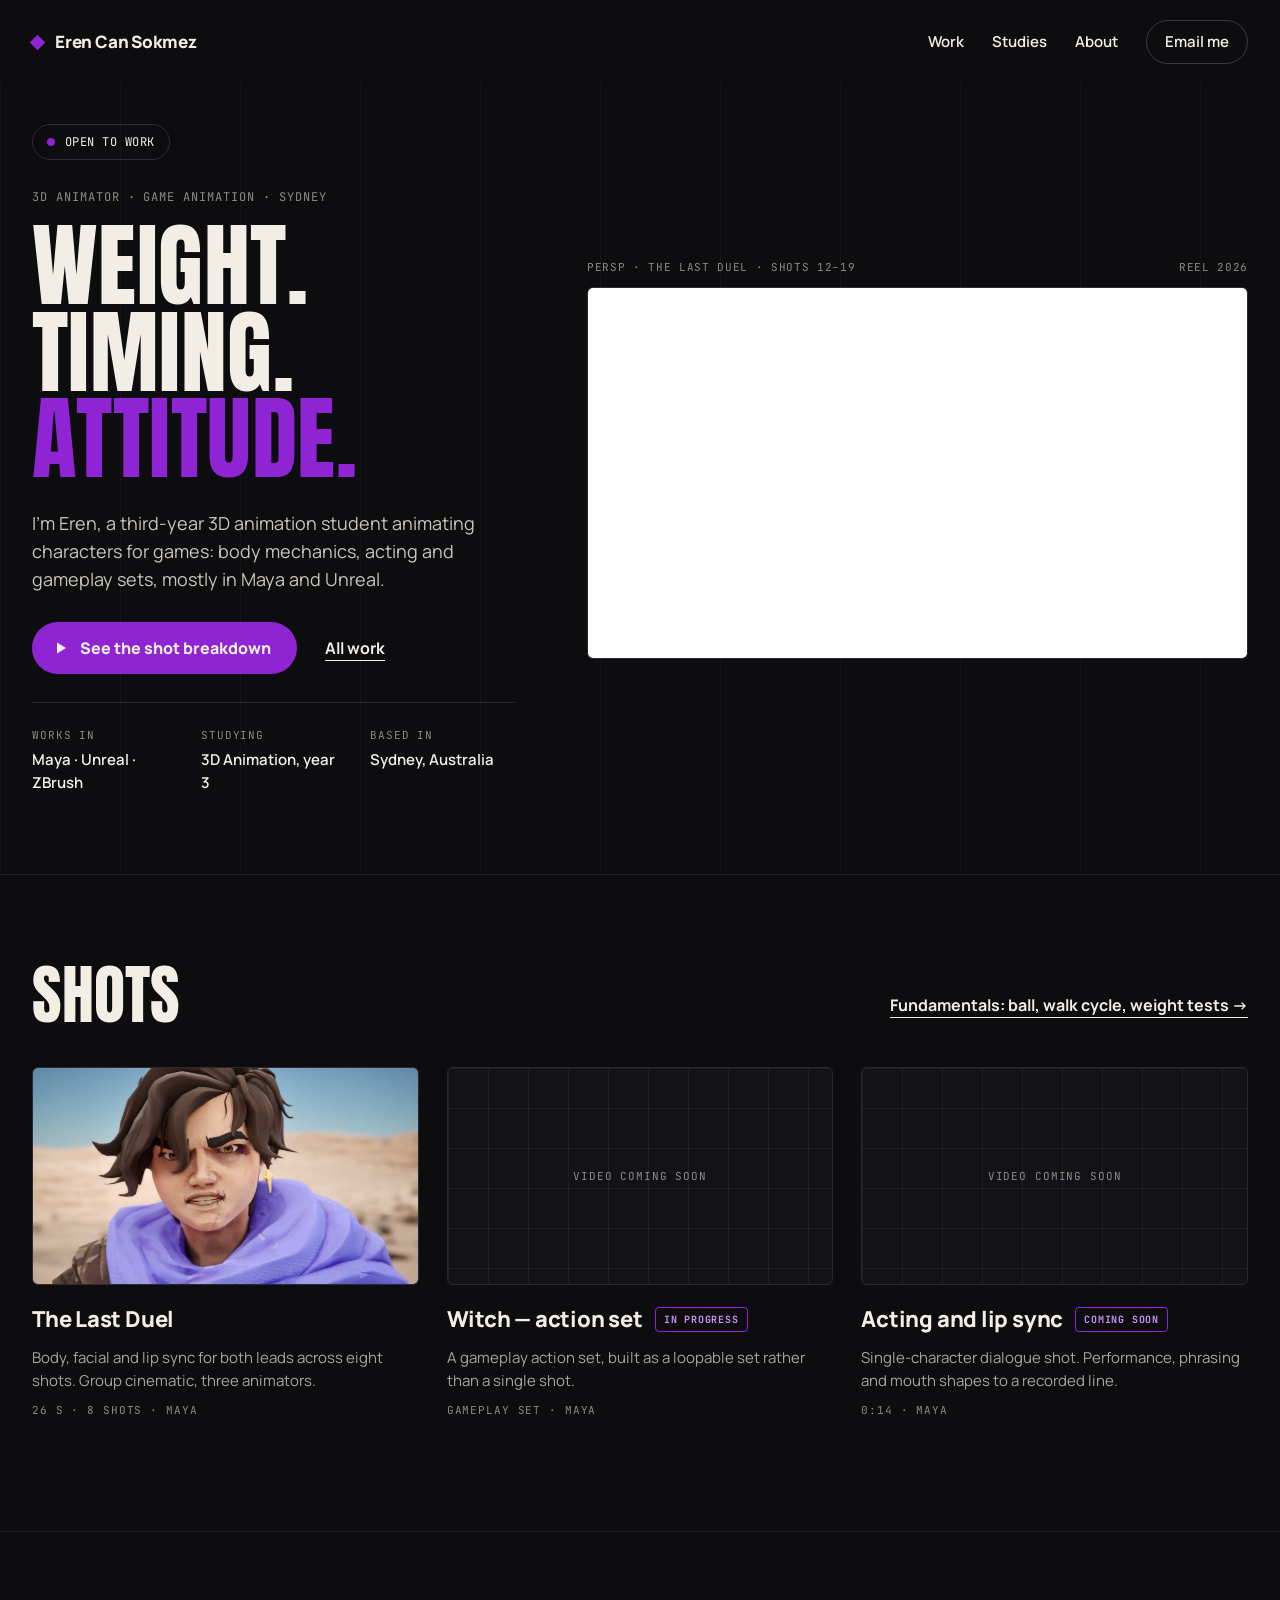
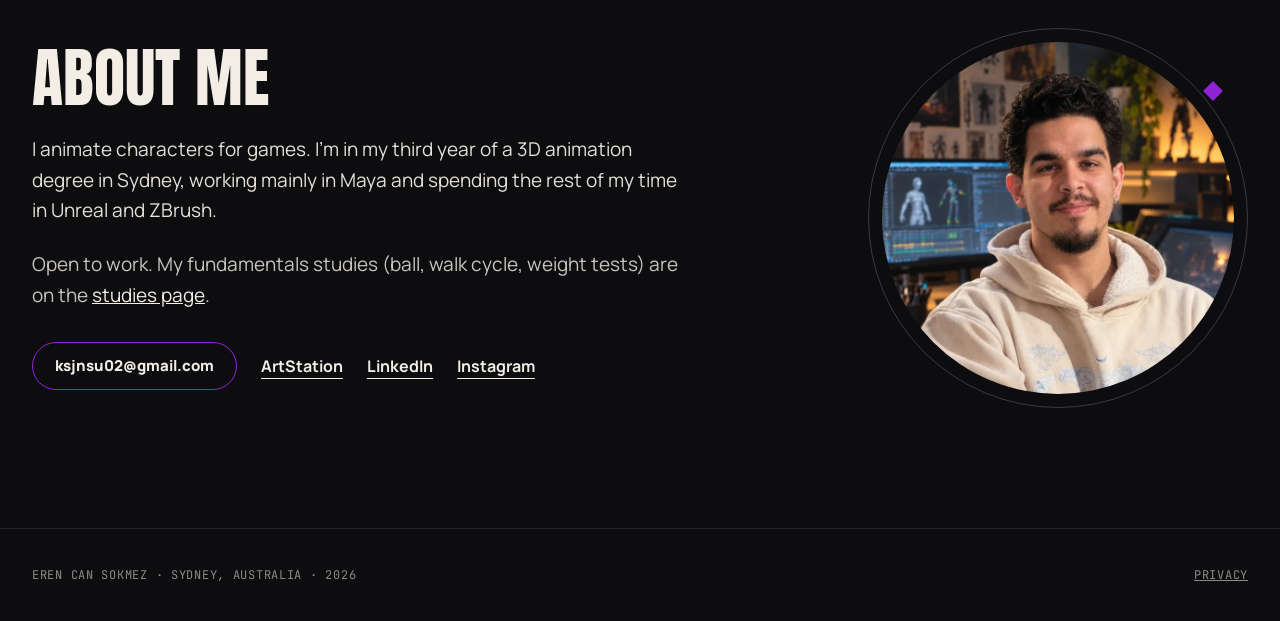
==== commit 4718c486: "Change status to 'Open to work' and add Instagram link Co-Authored-By: Claude Opus 5.5 <noreply@anth" ====
--- a/index.html
+++ b/index.html
@@ -29,7 +29,7 @@
   <div class="wrap hero-inner">
 
     <div class="hero-copy">
-      <span class="status-pill"><span class="dot" aria-hidden="true"></span>Open to animation internships</span>
+      <span class="status-pill"><span class="dot" aria-hidden="true"></span>Open to work</span>
       <div class="hero-title">
         <p class="label">3D animator · Game animation · Sydney</p>
         <h1>
@@ -67,7 +67,6 @@
                 data-start="89" data-end="115"
                 title="The Last Duel — Eren's shots 12 to 19"
                 allow="autoplay; fullscreen; picture-in-picture"
-                data-autoplay
                 allowfullscreen></iframe>
       </div>
       <div class="timeline-wrap" data-timeline hidden>
@@ -154,11 +153,12 @@
     <div class="about-text">
       <h2 class="display">About me</h2>
       <p>I animate characters for games. I'm in my third year of a 3D animation degree in Sydney, working mainly in Maya and spending the rest of my time in Unreal and ZBrush.</p>
-      <p class="quiet">Right now I'm looking for an animation internship. My fundamentals studies (ball, walk cycle, weight tests) are on the <a href="fundamentals.html">studies page</a>.</p>
+      <p class="quiet">Open to work. My fundamentals studies (ball, walk cycle, weight tests) are on the <a href="fundamentals.html">studies page</a>.</p>
       <div class="contact-row">
         <span class="email-pill"><span class="email" title="Written in reverse: read it backwards, or turn on JavaScript for a clickable link.">moc.liamg@20usnjsk</span></span>
         <a class="text-link" href="https://www.artstation.com/kosajin5" target="_blank" rel="noopener noreferrer">ArtStation</a>
         <a class="text-link" href="https://www.linkedin.com/in/eren-can-sokmez-076795239/" target="_blank" rel="noopener noreferrer">LinkedIn</a>
+        <a class="text-link" href="https://www.instagram.com/kosajin3d/" target="_blank" rel="noopener noreferrer">Instagram</a>
       </div>
     </div>
     <div class="portrait-wrap">
